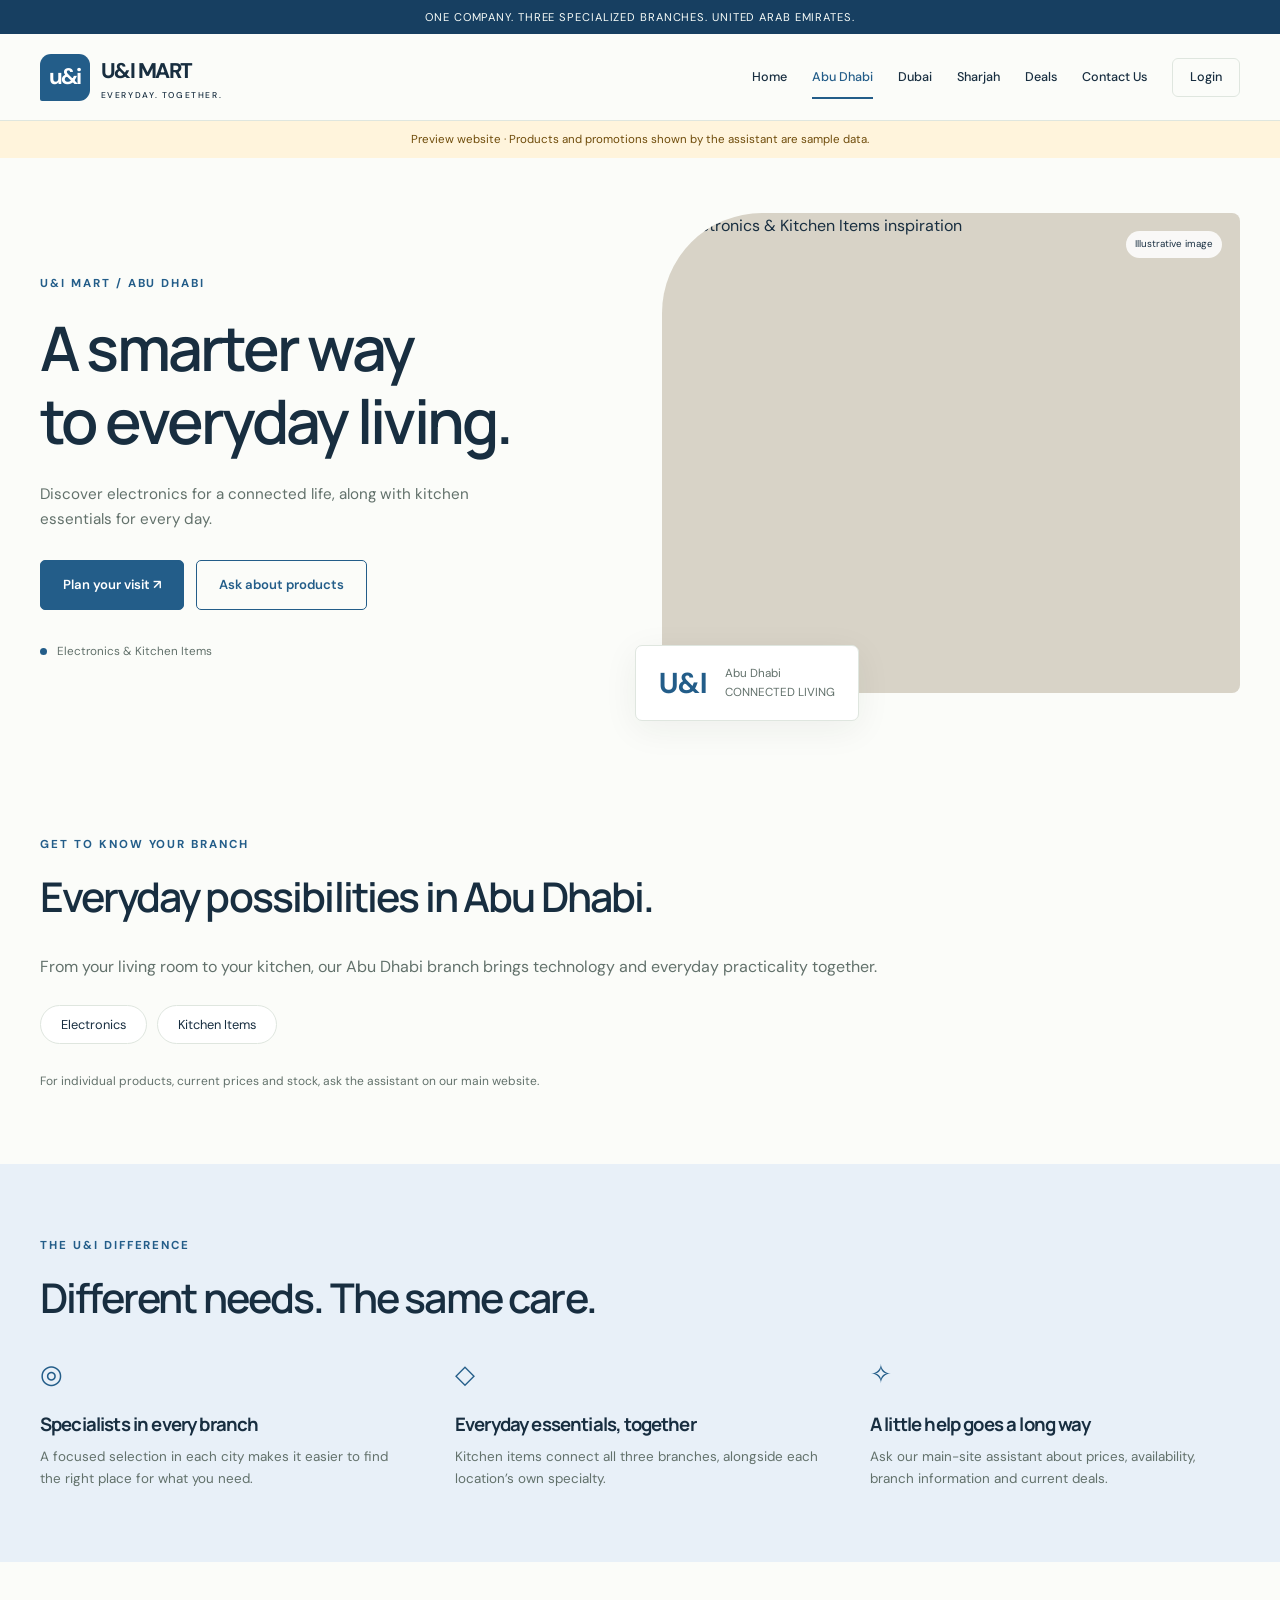
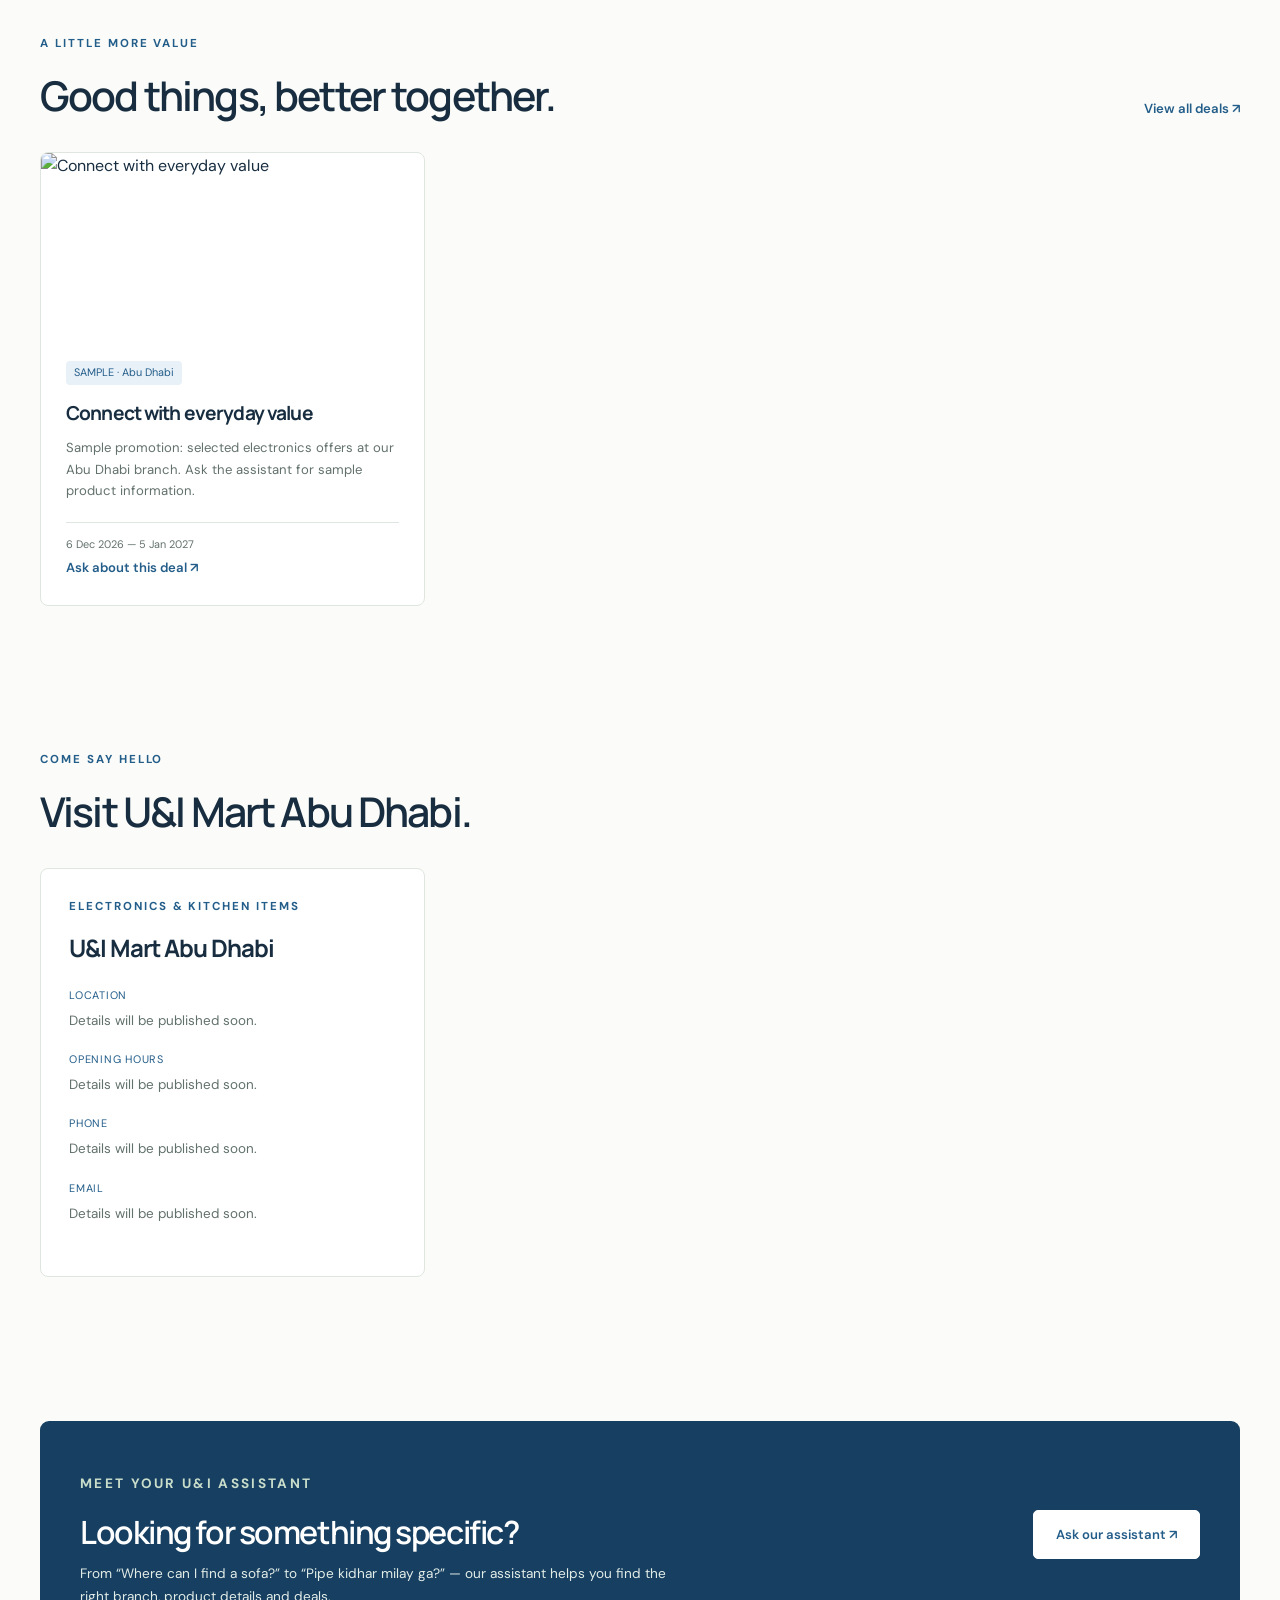
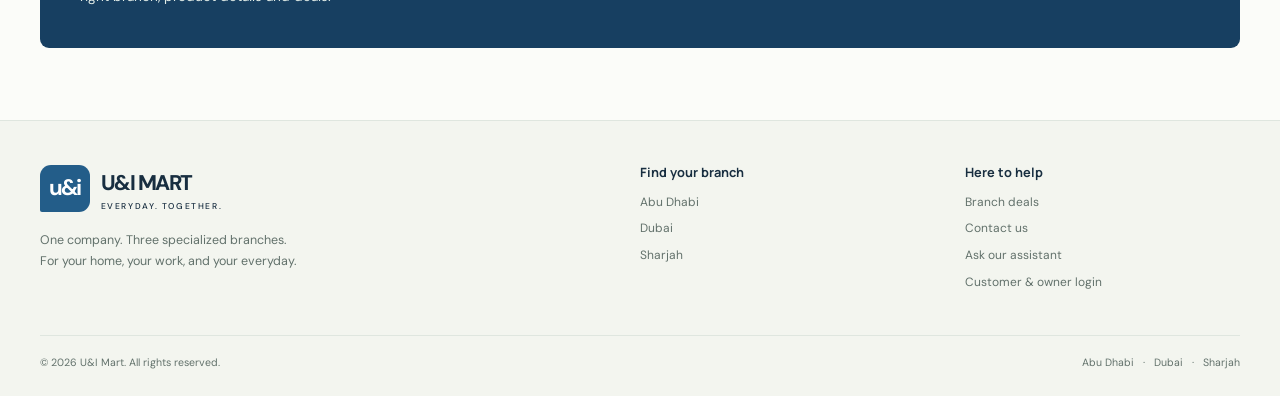
==== pages/abu-dhabi.html @ 8f5811d3 "Build U&I Mart company and branch websites with reusable assistant UI" ====
<!doctype html>
<html lang="en"><head><meta charset="utf-8"><meta name="viewport" content="width=device-width,initial-scale=1">
<title>Abu Dhabi | Electronics &amp; Kitchen | U&amp;I Mart</title><meta name="description" content="Discover U&amp;I Mart: electronics in Abu Dhabi, furniture in Dubai, and hardware in Sharjah. Kitchen items across all three branches.">
<meta name="theme-color" content="#236554"><link rel="stylesheet" href="../assets/css/main.css"></head>
<body data-page="abu-dhabi" data-theme="abu-dhabi"><a class="skip-link" href="#main">Skip to content</a>
<div class="topline">ONE COMPANY. THREE SPECIALIZED BRANCHES. UNITED ARAB EMIRATES.</div>
<header class="site-header" id="site-header"></header><div id="preview-notice" hidden class="preview-notice">Preview website · Products and promotions shown by the assistant are sample data.</div>
<main id="main"><p class="container status">Loading U&amp;I Mart…</p></main>
<noscript><p>This website requires JavaScript for navigation, branch information and the assistant.</p></noscript>
<footer class="site-footer" id="site-footer"></footer>
<script type="module" src="../assets/js/main.js"></script></body></html>
---- assets/css/main.css ----
@import url('https://fonts.googleapis.com/css2?family=DM+Sans:wght@400;500;600;700&family=Manrope:wght@400;500;600;700;800&display=swap');
:root{--accent:#236554;--accent-dark:#174a3d;--tint:#eaf1ed;--ink:#192d27;--muted:#62716b;--paper:#fbfcf9;--line:#dfe6df;--font-body:'DM Sans',sans-serif;--font-display:'Manrope',sans-serif}
*{box-sizing:border-box}html{scroll-behavior:smooth;scroll-padding-top:110px}body{margin:0;background:var(--paper);color:var(--ink);font-family:var(--font-body);line-height:1.65}body[data-theme="abu-dhabi"]{--accent:#235d89;--accent-dark:#173f61;--tint:#e8f0f8;--ink:#182e40}body[data-theme="dubai"]{--accent:#89553a;--accent-dark:#633b29;--tint:#f4ece4;--ink:#38291f}body[data-theme="sharjah"]{--accent:#996013;--accent-dark:#734709;--tint:#f4eee1;--ink:#343124}a{color:inherit;text-decoration:none}button,input,select{font:inherit}button,a,input,select{ -webkit-tap-highlight-color:transparent}button{cursor:pointer}button:disabled{cursor:wait;opacity:.6}a:focus-visible,button:focus-visible,input:focus-visible,select:focus-visible{outline:3px solid #bc713c;outline-offset:4px}img{display:block;width:100%;object-fit:cover}h1,h2,h3,h4,p{margin:0}h1,h2,h3,h4{font-family:var(--font-display);line-height:1.2;letter-spacing:-.045em}h1{font-size:clamp(2.6rem,4.8vw,4.65rem);font-weight:600}h2{font-size:clamp(2rem,3.2vw,2.85rem);font-weight:600}h3{font-size:1.5rem}p{color:var(--muted)}[hidden]{display:none!important}.container{width:min(1240px,calc(100% - 80px));margin:auto}.eyebrow{font-size:.72rem;text-transform:uppercase;letter-spacing:.17em;font-weight:700;color:var(--accent);margin-bottom:18px}.topline{background:var(--accent-dark);color:#f7fcf8;text-align:center;font-size:.7rem;letter-spacing:.08em;padding:8px 16px}.site-header{position:sticky;top:0;z-index:100;background:rgba(251,252,249,.97);border-bottom:1px solid var(--line)}.header-inner{height:86px;display:flex;align-items:center;justify-content:space-between;gap:25px}.logo{display:flex;align-items:center;gap:11px;flex-shrink:0}.logo-mark{background:var(--accent);color:white;border-radius:11px 11px 11px 2px;padding:5px 9px;font-size:1.4rem;font-weight:700;letter-spacing:-.08em}.logo-name{font-size:1.33rem;font-weight:800;letter-spacing:-.07em}.logo small{display:block;font-size:.53rem;letter-spacing:.19em;font-weight:500;line-height:1.3}.nav{display:flex;align-items:center;gap:25px;font-size:.79rem;font-weight:500}.nav a{padding:9px 0;white-space:nowrap}.nav a[aria-current=page]{color:var(--accent);box-shadow:0 2px var(--accent)}.nav .login-link{border:1px solid var(--line);padding:8px 17px;border-radius:6px}.mobile-toggle{display:none;border:1px solid var(--line);background:white;border-radius:6px;padding:8px 13px}.button{display:inline-flex;align-items:center;justify-content:center;gap:20px;border:1px solid var(--accent);border-radius:5px;background:var(--accent);color:white;padding:13px 22px;font-size:.82rem;font-weight:600;transition:background .2s,transform .2s}.button:hover{background:var(--accent-dark);transform:translateY(-2px)}.button.secondary{background:transparent;color:var(--accent)}.button.secondary:hover{background:var(--tint)}.button.light{background:white;color:var(--accent);border-color:white}.button-row{display:flex;gap:12px;flex-wrap:wrap;margin-top:28px}.hero{padding:55px 0 42px}.hero-grid{display:grid;grid-template-columns:1fr 1.03fr;gap:60px;align-items:center}.hero-copy{padding:20px 0}.hero h1 span{color:var(--accent)}.hero-copy>p:not(.eyebrow){font-size:.95rem;max-width:435px;margin-top:24px}.hero-note{display:flex;gap:10px;align-items:center;margin-top:32px;color:var(--muted);font-size:.73rem}.dot{display:inline-block;width:7px;height:7px;background:var(--accent);border-radius:50%}.hero-visual{position:relative;padding-bottom:28px}.hero-visual>img{height:480px;border-radius:100px 8px 8px 8px;background:#d8d3c7}.photo-caption{position:absolute;top:18px;right:18px;font-size:.61rem;padding:5px 9px;background:#ffffffd9;border-radius:20px}.visual-label{position:absolute;bottom:0;left:-27px;background:white;border:1px solid var(--line);box-shadow:0 8px 35px #182d2710;border-radius:7px;padding:18px 23px;display:flex;align-items:center;gap:18px}.visual-label strong{font-size:1.8rem;color:var(--accent);line-height:1}.visual-label span{font-size:.73rem;color:var(--muted)}.hero-index{position:absolute;bottom:48px;right:20px;display:flex;gap:7px}.hero-index button{border:1px solid white;color:white;background:#16332a99;border-radius:50%;height:34px;width:34px}.hero-index button[aria-pressed=true]{background:white;color:var(--accent)}.trust-strip{display:flex;align-items:center;justify-content:space-between;padding:25px 0;border-top:1px solid var(--line);border-bottom:1px solid var(--line);gap:20px;font-size:.74rem;color:var(--muted)}.trust-strip span{display:flex;align-items:center;gap:12px}.trust-strip b{font-size:1.1rem;color:var(--accent)}.section{padding:72px 0}.section-heading{display:flex;justify-content:space-between;align-items:flex-end;gap:25px;margin-bottom:32px}.section-heading p:not(.eyebrow){max-width:330px;font-size:.84rem}.text-link{font-size:.82rem;color:var(--accent);font-weight:600;white-space:nowrap}.branch-grid{display:grid;grid-template-columns:repeat(3,1fr);gap:23px}.branch-card{background:white;border:1px solid var(--line);border-radius:8px;overflow:hidden}.branch-photo{position:relative;overflow:hidden}.branch-photo img{height:230px;transition:transform .4s;background:var(--tint)}.branch-card:hover img{transform:scale(1.035)}.branch-chip{position:absolute;left:15px;top:15px;border-radius:4px;background:#fffc;padding:4px 10px;font-size:.66rem;font-weight:700;letter-spacing:.06em}.branch-body{padding:23px}.branch-body .category{font-size:.7rem;letter-spacing:.02em;color:var(--accent);margin:8px 0 14px}.branch-body p{font-size:.81rem;min-height:53px}.branch-bottom{border-top:1px solid var(--line);margin-top:22px;padding-top:17px;display:flex;justify-content:space-between;align-items:center;font-size:.77rem;font-weight:700}.branch-bottom span{font-size:1.15rem}.soft-section{background:var(--tint)}.feature-grid{display:grid;grid-template-columns:repeat(3,1fr);gap:45px}.feature-icon{font-size:1.6rem;color:var(--accent);margin-bottom:17px}.feature-grid h3{font-size:1.16rem;margin-bottom:10px}.feature-grid p{font-size:.84rem}.assistant-banner{background:var(--accent-dark);color:white;border-radius:9px;padding:40px;display:flex;justify-content:space-between;gap:35px;align-items:center}.assistant-banner h2{font-size:2rem}.assistant-banner p{color:#e2ede8;font-size:.85rem;margin-top:12px;max-width:600px}.assistant-banner .eyebrow{color:#c9ddcb}.deals-grid{display:grid;grid-template-columns:repeat(3,1fr);gap:22px}.deal-card{border:1px solid var(--line);border-radius:8px;background:white;overflow:hidden}.deal-card>img{height:180px}.deal-content{padding:25px}.deal-content .tag{display:inline-block;color:var(--accent);background:var(--tint);font-size:.68rem;padding:3px 8px;border-radius:4px;margin-bottom:17px}.deal-content h3{font-size:1.2rem;margin-bottom:12px}.deal-content p{font-size:.82rem}.deal-content .dates{font-size:.68rem;margin-top:20px;border-top:1px solid var(--line);padding-top:13px}.page-intro{padding:65px 0 40px}.page-intro h1{font-size:3.3rem}.page-intro p:not(.eyebrow){margin-top:18px;max-width:600px}.filters{display:flex;flex-wrap:wrap;gap:10px;margin-bottom:28px}.filter{border:1px solid var(--line);background:white;border-radius:30px;padding:8px 20px;font-size:.8rem}.filter[aria-pressed=true]{background:var(--accent);color:white;border-color:var(--accent)}.contact-grid{display:grid;grid-template-columns:repeat(3,1fr);gap:22px}.contact-card{padding:28px;border:1px solid var(--line);border-radius:8px;background:white}.contact-card h3{margin-bottom:24px}.contact-card dt{font-size:.68rem;letter-spacing:.07em;text-transform:uppercase;color:var(--accent);margin-top:19px}.contact-card dd{margin:5px 0;font-size:.84rem;color:var(--muted);overflow-wrap:anywhere}.contact-actions{display:flex;flex-wrap:wrap;gap:15px;margin-top:23px;font-size:.78rem;text-decoration:underline}.empty-state{padding:30px;background:var(--tint);border-radius:8px;color:var(--muted);grid-column:1/-1}.preview-notice{font-size:.72rem;background:#fff4dc;color:#6f4c0b;padding:9px 20px;text-align:center}.status{font-size:.84rem;margin:18px 0;white-space:pre-wrap}.status.error{color:#a12823}.login-layout{display:grid;grid-template-columns:1fr 1fr;gap:80px;align-items:start;padding:70px 0;min-height:600px}.login-story h1{font-size:3.7rem}.login-story p{margin:22px 0;max-width:400px}.login-card{background:white;border:1px solid var(--line);border-radius:12px;padding:38px}.login-card h2{font-size:1.65rem}.login-card>p{font-size:.84rem;margin:13px 0 25px}label{display:block;font-size:.82rem;margin:17px 0 6px}input,select{width:100%;border:1px solid #b7c4bb;border-radius:5px;background:white;padding:12px;color:var(--ink)}.login-card .button{width:100%;margin-top:20px}.small{font-size:.75rem}.site-footer{border-top:1px solid var(--line);padding:44px 0 25px;background:#f3f5ef}.footer-grid{display:grid;grid-template-columns:2fr 1fr 1fr;gap:50px}.footer-grid p{font-size:.78rem;max-width:300px;margin-top:18px}.footer-grid h3{font-size:.8rem;letter-spacing:0;margin-bottom:12px}.footer-grid a:not(.logo){display:block;font-size:.75rem;color:var(--muted);margin:7px 0}.footer-bottom{border-top:1px solid var(--line);margin-top:35px;padding-top:18px;display:flex;justify-content:space-between;font-size:.66rem;color:var(--muted)}.skip-link{position:fixed;top:-100px;left:20px;background:white;padding:12px;z-index:9999}.skip-link:focus{top:10px}.visually-hidden{position:absolute;width:1px;height:1px;overflow:hidden;clip:rect(0,0,0,0)}
@media(min-width:1500px){.hero{padding-top:75px}.hero-visual>img{height:520px}}
@media(max-width:1050px){.container{width:calc(100% - 48px)}.nav{gap:15px}.hero-grid{gap:30px}.hero-visual>img{height:420px}.visual-label{left:-10px}.branch-photo img{height:190px}.login-layout{gap:40px}}
@media(max-width:800px){.header-inner{height:73px}.mobile-toggle{display:block}.nav{display:none;position:absolute;top:73px;left:0;right:0;background:var(--paper);padding:20px 24px;border-bottom:1px solid var(--line);flex-direction:column;align-items:stretch;gap:5px}.nav.is-open{display:flex}.nav a{padding:10px}.hero-grid{grid-template-columns:1fr 1fr;gap:22px}.hero h1{font-size:2.6rem}.hero-visual>img{height:380px}.hero-copy>p:not(.eyebrow){font-size:.86rem}.hero-note{font-size:.67rem}.branch-grid,.deals-grid,.contact-grid{grid-template-columns:1fr}.branch-card{display:grid;grid-template-columns:1fr 1.2fr}.branch-photo img{height:100%;min-height:250px}.feature-grid{gap:25px}.section{padding:50px 0}.section-heading{align-items:start}.trust-strip{display:grid;grid-template-columns:1fr 1fr}.login-layout{grid-template-columns:1fr;gap:30px}.login-story h1{font-size:2.7rem}.login-story p{max-width:100%}.assistant-banner{padding:30px}.footer-grid{gap:25px}}
@media(max-width:580px){.container{width:calc(100% - 36px)}.topline{font-size:.58rem}.hero{padding:25px 0 30px}.hero-grid{grid-template-columns:1fr;gap:30px}.hero h1{font-size:3rem;max-width:400px}.hero-copy{padding:8px 0}.hero-visual>img{height:320px;border-top-left-radius:65px}.hero-note{margin-top:22px}.visual-label{left:12px;padding:13px 19px}.section-heading{flex-direction:column;gap:15px}.section-heading p:not(.eyebrow){max-width:100%}.branch-card{display:block}.branch-photo img{height:230px;min-height:0}.branch-body p{min-height:0}.feature-grid{grid-template-columns:1fr;gap:30px}.assistant-banner{flex-direction:column;align-items:start}.assistant-banner h2{font-size:1.7rem}.trust-strip{gap:14px;font-size:.67rem}.trust-strip span{gap:7px}.footer-grid{grid-template-columns:1fr 1fr}.footer-brand{grid-column:1/-1}.footer-bottom{flex-direction:column;gap:8px;padding-bottom:50px}.page-intro h1{font-size:2.7rem}.page-intro{padding:40px 0 25px}.login-card{padding:25px}.login-layout{padding:40px 0}.button{padding:12px 17px}.contact-card{padding:24px}}
@media(prefers-reduced-motion:reduce){html{scroll-behavior:auto}*,*::before,*::after{animation:none!important;transition:none!important}}
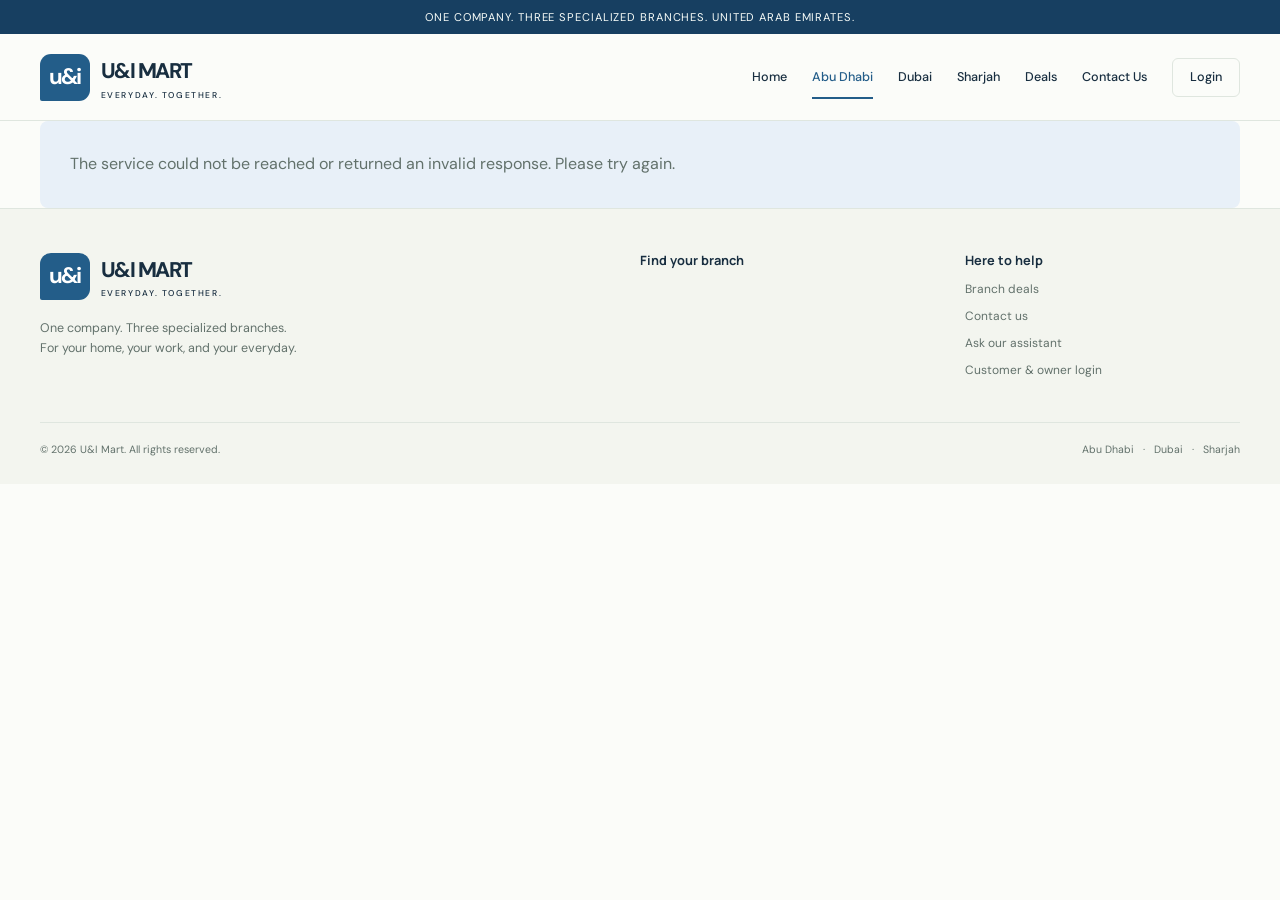
==== commit 38b5ca45: "Complete U&I Mart multi-branch website with live chatbot backend" ====
--- a/pages/abu-dhabi.html
+++ b/pages/abu-dhabi.html
@@ -1,7 +1,7 @@
 <!doctype html>
 <html lang="en"><head><meta charset="utf-8"><meta name="viewport" content="width=device-width,initial-scale=1">
 <title>Abu Dhabi | Electronics &amp; Kitchen | U&amp;I Mart</title><meta name="description" content="Discover U&amp;I Mart: electronics in Abu Dhabi, furniture in Dubai, and hardware in Sharjah. Kitchen items across all three branches.">
-<meta name="theme-color" content="#236554"><link rel="stylesheet" href="../assets/css/main.css"></head>
+<meta name="theme-color" content="#236554"><link rel="stylesheet" href="../assets/css/main.css"><link rel="icon" type="image/svg+xml" href="../assets/images/favicon.svg"></head>
 <body data-page="abu-dhabi" data-theme="abu-dhabi"><a class="skip-link" href="#main">Skip to content</a>
 <div class="topline">ONE COMPANY. THREE SPECIALIZED BRANCHES. UNITED ARAB EMIRATES.</div>
 <header class="site-header" id="site-header"></header><div id="preview-notice" hidden class="preview-notice">Preview website · Products and promotions shown by the assistant are sample data.</div>
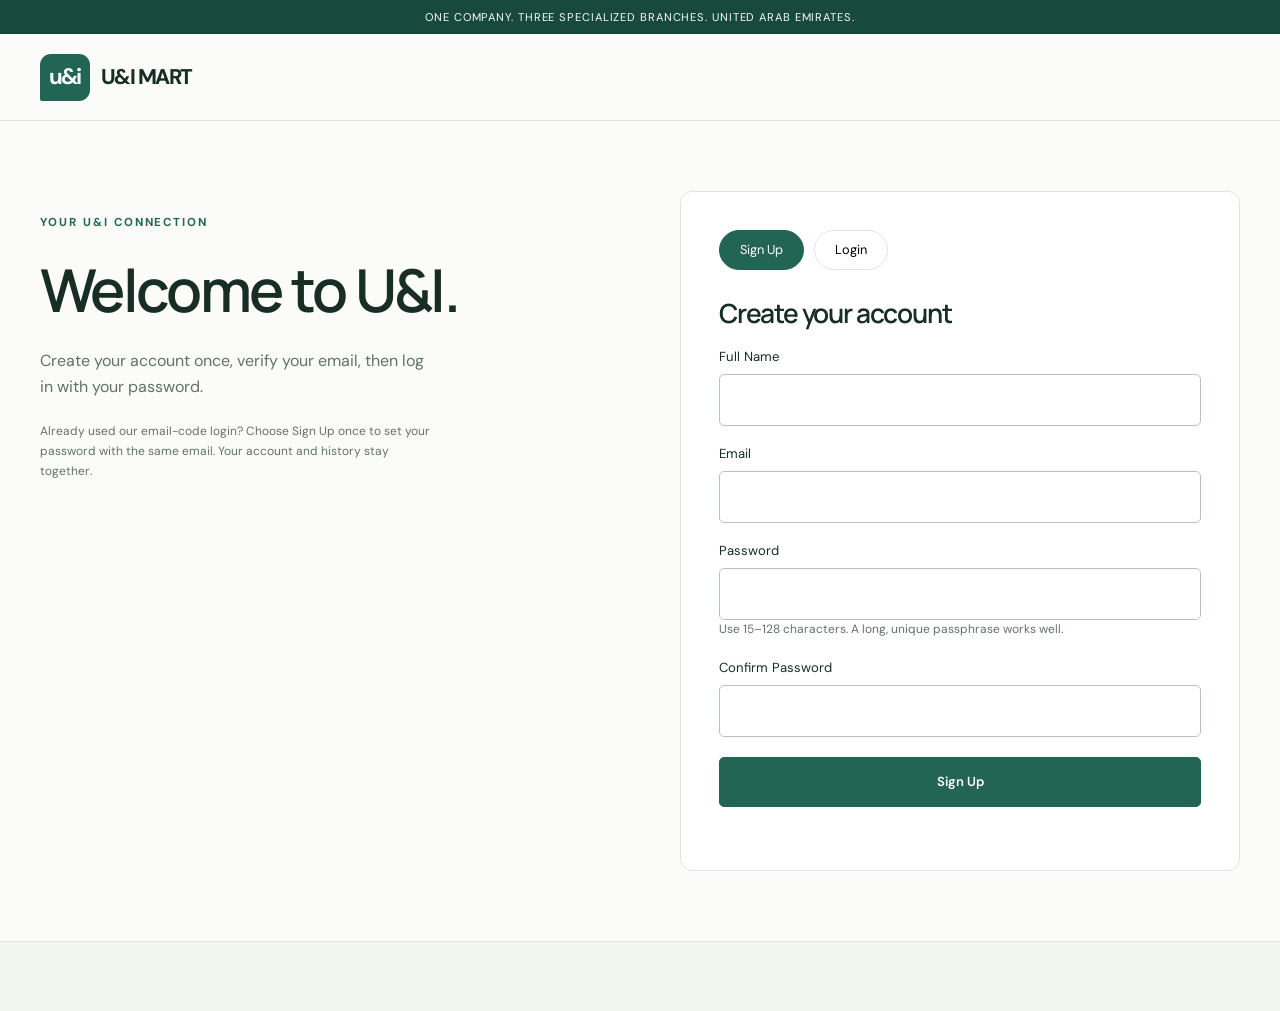
==== commit ab2969f1: "Add password authentication and final UX fixes" ====
--- a/pages/abu-dhabi.html
+++ b/pages/abu-dhabi.html
@@ -1,11 +1,11 @@
 <!doctype html>
-<html lang="en"><head><meta charset="utf-8"><meta name="viewport" content="width=device-width,initial-scale=1">
+<html lang="en" data-auth-pending><head><meta charset="utf-8"><meta name="viewport" content="width=device-width,initial-scale=1">
 <title>Abu Dhabi | Electronics &amp; Kitchen | U&amp;I Mart</title><meta name="description" content="Discover U&amp;I Mart: electronics in Abu Dhabi, furniture in Dubai, and hardware in Sharjah. Kitchen items across all three branches.">
 <meta name="theme-color" content="#236554"><link rel="stylesheet" href="../assets/css/main.css"><link rel="icon" type="image/svg+xml" href="../assets/images/favicon.svg"></head>
-<body data-page="abu-dhabi" data-theme="abu-dhabi"><a class="skip-link" href="#main">Skip to content</a>
+<body data-page="abu-dhabi" data-theme="abu-dhabi"><div id="access-status" class="container status" role="status">Checking your session…</div><a class="skip-link" href="#main">Skip to content</a>
 <div class="topline">ONE COMPANY. THREE SPECIALIZED BRANCHES. UNITED ARAB EMIRATES.</div>
 <header class="site-header" id="site-header"></header><div id="preview-notice" hidden class="preview-notice">Preview website · Products and promotions shown by the assistant are sample data.</div>
-<main id="main"><p class="container status">Loading U&amp;I Mart…</p></main>
+<main id="main"></main>
 <noscript><p>This website requires JavaScript for navigation, branch information and the assistant.</p></noscript>
 <footer class="site-footer" id="site-footer"></footer>
-<script type="module" src="../assets/js/main.js"></script></body></html>+<script type="module" src="../assets/js/boot.js"></script></body></html>
--- a/assets/css/main.css
+++ b/assets/css/main.css
@@ -1,8 +1,15 @@
 @import url('https://fonts.googleapis.com/css2?family=DM+Sans:wght@400;500;600;700&family=Manrope:wght@400;500;600;700;800&display=swap');
 :root{--accent:#236554;--accent-dark:#174a3d;--tint:#eaf1ed;--ink:#192d27;--muted:#62716b;--paper:#fbfcf9;--line:#dfe6df;--font-body:'DM Sans',sans-serif;--font-display:'Manrope',sans-serif}
-*{box-sizing:border-box}html{scroll-behavior:smooth;scroll-padding-top:110px}body{margin:0;background:var(--paper);color:var(--ink);font-family:var(--font-body);line-height:1.65}body[data-theme="abu-dhabi"]{--accent:#235d89;--accent-dark:#173f61;--tint:#e8f0f8;--ink:#182e40}body[data-theme="dubai"]{--accent:#89553a;--accent-dark:#633b29;--tint:#f4ece4;--ink:#38291f}body[data-theme="sharjah"]{--accent:#996013;--accent-dark:#734709;--tint:#f4eee1;--ink:#343124}a{color:inherit;text-decoration:none}button,input,select{font:inherit}button,a,input,select{ -webkit-tap-highlight-color:transparent}button{cursor:pointer}button:disabled{cursor:wait;opacity:.6}a:focus-visible,button:focus-visible,input:focus-visible,select:focus-visible{outline:3px solid #bc713c;outline-offset:4px}img{display:block;width:100%;object-fit:cover}h1,h2,h3,h4,p{margin:0}h1,h2,h3,h4{font-family:var(--font-display);line-height:1.2;letter-spacing:-.045em}h1{font-size:clamp(2.6rem,4.8vw,4.65rem);font-weight:600}h2{font-size:clamp(2rem,3.2vw,2.85rem);font-weight:600}h3{font-size:1.5rem}p{color:var(--muted)}[hidden]{display:none!important}.container{width:min(1240px,calc(100% - 80px));margin:auto}.eyebrow{font-size:.72rem;text-transform:uppercase;letter-spacing:.17em;font-weight:700;color:var(--accent);margin-bottom:18px}.topline{background:var(--accent-dark);color:#f7fcf8;text-align:center;font-size:.7rem;letter-spacing:.08em;padding:8px 16px}.site-header{position:sticky;top:0;z-index:100;background:rgba(251,252,249,.97);border-bottom:1px solid var(--line)}.header-inner{height:86px;display:flex;align-items:center;justify-content:space-between;gap:25px}.logo{display:flex;align-items:center;gap:11px;flex-shrink:0}.logo-mark{background:var(--accent);color:white;border-radius:11px 11px 11px 2px;padding:5px 9px;font-size:1.4rem;font-weight:700;letter-spacing:-.08em}.logo-name{font-size:1.33rem;font-weight:800;letter-spacing:-.07em}.logo small{display:block;font-size:.53rem;letter-spacing:.19em;font-weight:500;line-height:1.3}.nav{display:flex;align-items:center;gap:25px;font-size:.79rem;font-weight:500}.nav a{padding:9px 0;white-space:nowrap}.nav a[aria-current=page]{color:var(--accent);box-shadow:0 2px var(--accent)}.nav .login-link{border:1px solid var(--line);padding:8px 17px;border-radius:6px}.mobile-toggle{display:none;border:1px solid var(--line);background:white;border-radius:6px;padding:8px 13px}.button{display:inline-flex;align-items:center;justify-content:center;gap:20px;border:1px solid var(--accent);border-radius:5px;background:var(--accent);color:white;padding:13px 22px;font-size:.82rem;font-weight:600;transition:background .2s,transform .2s}.button:hover{background:var(--accent-dark);transform:translateY(-2px)}.button.secondary{background:transparent;color:var(--accent)}.button.secondary:hover{background:var(--tint)}.button.light{background:white;color:var(--accent);border-color:white}.button-row{display:flex;gap:12px;flex-wrap:wrap;margin-top:28px}.hero{padding:55px 0 42px}.hero-grid{display:grid;grid-template-columns:1fr 1.03fr;gap:60px;align-items:center}.hero-copy{padding:20px 0}.hero h1 span{color:var(--accent)}.hero-copy>p:not(.eyebrow){font-size:.95rem;max-width:435px;margin-top:24px}.hero-note{display:flex;gap:10px;align-items:center;margin-top:32px;color:var(--muted);font-size:.73rem}.dot{display:inline-block;width:7px;height:7px;background:var(--accent);border-radius:50%}.hero-visual{position:relative;padding-bottom:28px}.hero-visual>img{height:480px;border-radius:100px 8px 8px 8px;background:#d8d3c7}.photo-caption{position:absolute;top:18px;right:18px;font-size:.61rem;padding:5px 9px;background:#ffffffd9;border-radius:20px}.visual-label{position:absolute;bottom:0;left:-27px;background:white;border:1px solid var(--line);box-shadow:0 8px 35px #182d2710;border-radius:7px;padding:18px 23px;display:flex;align-items:center;gap:18px}.visual-label strong{font-size:1.8rem;color:var(--accent);line-height:1}.visual-label span{font-size:.73rem;color:var(--muted)}.hero-index{position:absolute;bottom:48px;right:20px;display:flex;gap:7px}.hero-index button{border:1px solid white;color:white;background:#16332a99;border-radius:50%;height:34px;width:34px}.hero-index button[aria-pressed=true]{background:white;color:var(--accent)}.trust-strip{display:flex;align-items:center;justify-content:space-between;padding:25px 0;border-top:1px solid var(--line);border-bottom:1px solid var(--line);gap:20px;font-size:.74rem;color:var(--muted)}.trust-strip span{display:flex;align-items:center;gap:12px}.trust-strip b{font-size:1.1rem;color:var(--accent)}.section{padding:72px 0}.section-heading{display:flex;justify-content:space-between;align-items:flex-end;gap:25px;margin-bottom:32px}.section-heading p:not(.eyebrow){max-width:330px;font-size:.84rem}.text-link{font-size:.82rem;color:var(--accent);font-weight:600;white-space:nowrap}.branch-grid{display:grid;grid-template-columns:repeat(3,1fr);gap:23px}.branch-card{background:white;border:1px solid var(--line);border-radius:8px;overflow:hidden}.branch-photo{position:relative;overflow:hidden}.branch-photo img{height:230px;transition:transform .4s;background:var(--tint)}.branch-card:hover img{transform:scale(1.035)}.branch-chip{position:absolute;left:15px;top:15px;border-radius:4px;background:#fffc;padding:4px 10px;font-size:.66rem;font-weight:700;letter-spacing:.06em}.branch-body{padding:23px}.branch-body .category{font-size:.7rem;letter-spacing:.02em;color:var(--accent);margin:8px 0 14px}.branch-body p{font-size:.81rem;min-height:53px}.branch-bottom{border-top:1px solid var(--line);margin-top:22px;padding-top:17px;display:flex;justify-content:space-between;align-items:center;font-size:.77rem;font-weight:700}.branch-bottom span{font-size:1.15rem}.soft-section{background:var(--tint)}.feature-grid{display:grid;grid-template-columns:repeat(3,1fr);gap:45px}.feature-icon{font-size:1.6rem;color:var(--accent);margin-bottom:17px}.feature-grid h3{font-size:1.16rem;margin-bottom:10px}.feature-grid p{font-size:.84rem}.assistant-banner{background:var(--accent-dark);color:white;border-radius:9px;padding:40px;display:flex;justify-content:space-between;gap:35px;align-items:center}.assistant-banner h2{font-size:2rem}.assistant-banner p{color:#e2ede8;font-size:.85rem;margin-top:12px;max-width:600px}.assistant-banner .eyebrow{color:#c9ddcb}.deals-grid{display:grid;grid-template-columns:repeat(3,1fr);gap:22px}.deal-card{border:1px solid var(--line);border-radius:8px;background:white;overflow:hidden}.deal-card>img{height:180px}.deal-content{padding:25px}.deal-content .tag{display:inline-block;color:var(--accent);background:var(--tint);font-size:.68rem;padding:3px 8px;border-radius:4px;margin-bottom:17px}.deal-content h3{font-size:1.2rem;margin-bottom:12px}.deal-content p{font-size:.82rem}.deal-content .dates{font-size:.68rem;margin-top:20px;border-top:1px solid var(--line);padding-top:13px}.page-intro{padding:65px 0 40px}.page-intro h1{font-size:3.3rem}.page-intro p:not(.eyebrow){margin-top:18px;max-width:600px}.filters{display:flex;flex-wrap:wrap;gap:10px;margin-bottom:28px}.filter{border:1px solid var(--line);background:white;border-radius:30px;padding:8px 20px;font-size:.8rem}.filter[aria-pressed=true]{background:var(--accent);color:white;border-color:var(--accent)}.contact-grid{display:grid;grid-template-columns:repeat(3,1fr);gap:22px}.contact-card{padding:28px;border:1px solid var(--line);border-radius:8px;background:white}.contact-card h3{margin-bottom:24px}.contact-card dt{font-size:.68rem;letter-spacing:.07em;text-transform:uppercase;color:var(--accent);margin-top:19px}.contact-card dd{margin:5px 0;font-size:.84rem;color:var(--muted);overflow-wrap:anywhere}.contact-actions{display:flex;flex-wrap:wrap;gap:15px;margin-top:23px;font-size:.78rem;text-decoration:underline}.empty-state{padding:30px;background:var(--tint);border-radius:8px;color:var(--muted);grid-column:1/-1}.preview-notice{font-size:.72rem;background:#fff4dc;color:#6f4c0b;padding:9px 20px;text-align:center}.status{font-size:.84rem;margin:18px 0;white-space:pre-wrap}.status.error{color:#a12823}.login-layout{display:grid;grid-template-columns:1fr 1fr;gap:80px;align-items:start;padding:70px 0;min-height:600px}.login-story h1{font-size:3.7rem}.login-story p{margin:22px 0;max-width:400px}.login-card{background:white;border:1px solid var(--line);border-radius:12px;padding:38px}.login-card h2{font-size:1.65rem}.login-card>p{font-size:.84rem;margin:13px 0 25px}label{display:block;font-size:.82rem;margin:17px 0 6px}input,select{width:100%;border:1px solid #b7c4bb;border-radius:5px;background:white;padding:12px;color:var(--ink)}.login-card .button{width:100%;margin-top:20px}.small{font-size:.75rem}.site-footer{border-top:1px solid var(--line);padding:44px 0 25px;background:#f3f5ef}.footer-grid{display:grid;grid-template-columns:2fr 1fr 1fr;gap:50px}.footer-grid p{font-size:.78rem;max-width:300px;margin-top:18px}.footer-grid h3{font-size:.8rem;letter-spacing:0;margin-bottom:12px}.footer-grid a:not(.logo){display:block;font-size:.75rem;color:var(--muted);margin:7px 0}.footer-bottom{border-top:1px solid var(--line);margin-top:35px;padding-top:18px;display:flex;justify-content:space-between;font-size:.66rem;color:var(--muted)}.skip-link{position:fixed;top:-100px;left:20px;background:white;padding:12px;z-index:9999}.skip-link:focus{top:10px}.visually-hidden{position:absolute;width:1px;height:1px;overflow:hidden;clip:rect(0,0,0,0)}
+*{box-sizing:border-box}html{scroll-behavior:smooth;scroll-padding-top:110px}body{margin:0;background:var(--paper);color:var(--ink);font-family:var(--font-body);line-height:1.65}body[data-theme="abu-dhabi"]{--accent:#235d89;--accent-dark:#173f61;--tint:#e8f0f8;--ink:#182e40}body[data-theme="dubai"]{--accent:#89553a;--accent-dark:#633b29;--tint:#f4ece4;--ink:#38291f}body[data-theme="sharjah"]{--accent:#996013;--accent-dark:#734709;--tint:#f4eee1;--ink:#343124}a{color:inherit;text-decoration:none}button,input,select{font:inherit}button,a,input,select{ -webkit-tap-highlight-color:transparent}button{cursor:pointer}button:disabled{cursor:wait;opacity:.6}a:focus-visible,button:focus-visible,input:focus-visible,select:focus-visible{outline:3px solid #bc713c;outline-offset:4px}img{display:block;width:100%;object-fit:cover}h1,h2,h3,h4,p{margin:0}h1,h2,h3,h4{font-family:var(--font-display);line-height:1.2;letter-spacing:-.045em}h1{font-size:clamp(2.6rem,4.8vw,4.65rem);font-weight:600}h2{font-size:clamp(2rem,3.2vw,2.85rem);font-weight:600}h3{font-size:1.5rem}p{color:var(--muted)}[hidden]{display:none!important}.container{width:min(1240px,calc(100% - 80px));margin:auto}.eyebrow{font-size:.72rem;text-transform:uppercase;letter-spacing:.17em;font-weight:700;color:var(--accent);margin-bottom:18px}.topline{background:var(--accent-dark);color:#f7fcf8;text-align:center;font-size:.7rem;letter-spacing:.08em;padding:8px 16px}.site-header{position:sticky;top:0;z-index:100;background:rgba(251,252,249,.97);border-bottom:1px solid var(--line)}.header-inner{height:86px;display:flex;align-items:center;justify-content:space-between;gap:25px}.logo{display:flex;align-items:center;gap:11px;flex-shrink:0}.logo-mark{background:var(--accent);color:white;border-radius:11px 11px 11px 2px;padding:5px 9px;font-size:1.4rem;font-weight:700;letter-spacing:-.08em}.logo-name{font-size:1.33rem;font-weight:800;letter-spacing:-.07em}.logo small{display:block;font-size:.53rem;letter-spacing:.19em;font-weight:500;line-height:1.3}.nav{display:flex;align-items:center;gap:25px;font-size:.79rem;font-weight:500}.nav a{padding:9px 0;white-space:nowrap}.nav a[aria-current=page]{color:var(--accent);box-shadow:0 2px var(--accent)}.mobile-toggle{display:none;border:1px solid var(--line);background:white;border-radius:6px;padding:8px 13px}.button{display:inline-flex;align-items:center;justify-content:center;gap:20px;border:1px solid var(--accent);border-radius:5px;background:var(--accent);color:white;padding:13px 22px;font-size:.82rem;font-weight:600;transition:background .2s,transform .2s}.button:hover{background:var(--accent-dark);transform:translateY(-2px)}.button.secondary{background:transparent;color:var(--accent)}.button.secondary:hover{background:var(--tint)}.button.light{background:white;color:var(--accent);border-color:white}.button-row{display:flex;gap:12px;flex-wrap:wrap;margin-top:28px}.hero{padding:55px 0 42px}.hero-grid{display:grid;grid-template-columns:1fr 1.03fr;gap:60px;align-items:center}.hero-copy{padding:20px 0}.hero h1 span{color:var(--accent)}.hero-copy>p:not(.eyebrow){font-size:.95rem;max-width:435px;margin-top:24px}.hero-note{display:flex;gap:10px;align-items:center;margin-top:32px;color:var(--muted);font-size:.73rem}.dot{display:inline-block;width:7px;height:7px;background:var(--accent);border-radius:50%}.hero-visual{position:relative;padding-bottom:28px}.hero-visual>img{height:480px;border-radius:100px 8px 8px 8px;background:#d8d3c7}.photo-caption{position:absolute;top:18px;right:18px;font-size:.61rem;padding:5px 9px;background:#ffffffd9;border-radius:20px}.visual-label{position:absolute;bottom:0;left:-27px;background:white;border:1px solid var(--line);box-shadow:0 8px 35px #182d2710;border-radius:7px;padding:18px 23px;display:flex;align-items:center;gap:18px}.visual-label strong{font-size:1.8rem;color:var(--accent);line-height:1}.visual-label span{font-size:.73rem;color:var(--muted)}.hero-index{position:absolute;bottom:48px;right:20px;display:flex;gap:7px}.hero-index button{border:1px solid white;color:white;background:#16332a99;border-radius:50%;height:34px;width:34px}.hero-index button[aria-pressed=true]{background:white;color:var(--accent)}.trust-strip{display:flex;align-items:center;justify-content:space-between;padding:25px 0;border-top:1px solid var(--line);border-bottom:1px solid var(--line);gap:20px;font-size:.74rem;color:var(--muted)}.trust-strip span{display:flex;align-items:center;gap:12px}.trust-strip b{font-size:1.1rem;color:var(--accent)}.section{padding:72px 0}.section-heading{display:flex;justify-content:space-between;align-items:flex-end;gap:25px;margin-bottom:32px}.section-heading p:not(.eyebrow){max-width:330px;font-size:.84rem}.text-link{font-size:.82rem;color:var(--accent);font-weight:600;white-space:nowrap}.branch-grid{display:grid;grid-template-columns:repeat(3,1fr);gap:23px}.branch-card{background:white;border:1px solid var(--line);border-radius:8px;overflow:hidden}.branch-photo{position:relative;overflow:hidden}.branch-photo img{height:230px;transition:transform .4s;background:var(--tint)}.branch-card:hover img{transform:scale(1.035)}.branch-chip{position:absolute;left:15px;top:15px;border-radius:4px;background:#fffc;padding:4px 10px;font-size:.66rem;font-weight:700;letter-spacing:.06em}.branch-body{padding:23px}.branch-body .category{font-size:.7rem;letter-spacing:.02em;color:var(--accent);margin:8px 0 14px}.branch-body p{font-size:.81rem;min-height:53px}.branch-bottom{border-top:1px solid var(--line);margin-top:22px;padding-top:17px;display:flex;justify-content:space-between;align-items:center;font-size:.77rem;font-weight:700}.branch-bottom span{font-size:1.15rem}.soft-section{background:var(--tint)}.feature-grid{display:grid;grid-template-columns:repeat(3,1fr);gap:45px}.feature-icon{font-size:1.6rem;color:var(--accent);margin-bottom:17px}.feature-grid h3{font-size:1.16rem;margin-bottom:10px}.feature-grid p{font-size:.84rem}.assistant-banner{background:var(--accent-dark);color:white;border-radius:9px;padding:40px;display:flex;justify-content:space-between;gap:35px;align-items:center}.assistant-banner h2{font-size:2rem}.assistant-banner p{color:#e2ede8;font-size:.85rem;margin-top:12px;max-width:600px}.assistant-banner .eyebrow{color:#c9ddcb}.deals-grid{display:grid;grid-template-columns:repeat(3,1fr);gap:22px}.deal-card{border:1px solid var(--line);border-radius:8px;background:white;overflow:hidden}.deal-card>img{height:180px}.deal-content{padding:25px}.deal-content .tag{display:inline-block;color:var(--accent);background:var(--tint);font-size:.68rem;padding:3px 8px;border-radius:4px;margin-bottom:17px}.deal-content h3{font-size:1.2rem;margin-bottom:12px}.deal-content p{font-size:.82rem}.deal-content .dates{font-size:.68rem;margin-top:20px;border-top:1px solid var(--line);padding-top:13px}.page-intro{padding:65px 0 40px}.page-intro h1{font-size:3.3rem}.page-intro p:not(.eyebrow){margin-top:18px;max-width:600px}.filters{display:flex;flex-wrap:wrap;gap:10px;margin-bottom:28px}.filter{border:1px solid var(--line);background:white;border-radius:30px;padding:8px 20px;font-size:.8rem}.filter[aria-pressed=true]{background:var(--accent);color:white;border-color:var(--accent)}.contact-grid{display:grid;grid-template-columns:repeat(3,1fr);gap:22px}.contact-card{padding:28px;border:1px solid var(--line);border-radius:8px;background:white}.contact-card h3{margin-bottom:24px}.contact-card dt{font-size:.68rem;letter-spacing:.07em;text-transform:uppercase;color:var(--accent);margin-top:19px}.contact-card dd{margin:5px 0;font-size:.84rem;color:var(--muted);overflow-wrap:anywhere}.contact-actions{display:flex;flex-wrap:wrap;gap:15px;margin-top:23px;font-size:.78rem;text-decoration:underline}.empty-state{padding:30px;background:var(--tint);border-radius:8px;color:var(--muted);grid-column:1/-1}.preview-notice{font-size:.72rem;background:#fff4dc;color:#6f4c0b;padding:9px 20px;text-align:center}.status{font-size:.84rem;margin:18px 0;white-space:pre-wrap}.status.error{color:#a12823}.login-layout{display:grid;grid-template-columns:1fr 1fr;gap:80px;align-items:start;padding:70px 0;min-height:600px}.login-story h1{font-size:3.7rem}.login-story p{margin:22px 0;max-width:400px}.login-card{background:white;border:1px solid var(--line);border-radius:12px;padding:38px}.login-card h2{font-size:1.65rem}.login-card>p{font-size:.84rem;margin:13px 0 25px}label{display:block;font-size:.82rem;margin:17px 0 6px}input,select{width:100%;border:1px solid #b7c4bb;border-radius:5px;background:white;padding:12px;color:var(--ink)}.login-card .button{width:100%;margin-top:20px}.small{font-size:.75rem}.site-footer{border-top:1px solid var(--line);padding:44px 0 25px;background:#f3f5ef}.footer-grid{display:grid;grid-template-columns:2fr 1fr 1fr;gap:50px}.footer-grid p{font-size:.78rem;max-width:300px;margin-top:18px}.footer-grid h3{font-size:.8rem;letter-spacing:0;margin-bottom:12px}.footer-grid a:not(.logo){display:block;font-size:.75rem;color:var(--muted);margin:7px 0}.footer-bottom{border-top:1px solid var(--line);margin-top:35px;padding-top:18px;display:flex;justify-content:space-between;font-size:.66rem;color:var(--muted)}.skip-link{position:fixed;top:-100px;left:20px;background:white;padding:12px;z-index:9999}.skip-link:focus{top:10px}.visually-hidden{position:absolute;width:1px;height:1px;overflow:hidden;clip:rect(0,0,0,0)}
 @media(min-width:1500px){.hero{padding-top:75px}.hero-visual>img{height:520px}}
 @media(max-width:1050px){.container{width:calc(100% - 48px)}.nav{gap:15px}.hero-grid{gap:30px}.hero-visual>img{height:420px}.visual-label{left:-10px}.branch-photo img{height:190px}.login-layout{gap:40px}}
 @media(max-width:800px){.header-inner{height:73px}.mobile-toggle{display:block}.nav{display:none;position:absolute;top:73px;left:0;right:0;background:var(--paper);padding:20px 24px;border-bottom:1px solid var(--line);flex-direction:column;align-items:stretch;gap:5px}.nav.is-open{display:flex}.nav a{padding:10px}.hero-grid{grid-template-columns:1fr 1fr;gap:22px}.hero h1{font-size:2.6rem}.hero-visual>img{height:380px}.hero-copy>p:not(.eyebrow){font-size:.86rem}.hero-note{font-size:.67rem}.branch-grid,.deals-grid,.contact-grid{grid-template-columns:1fr}.branch-card{display:grid;grid-template-columns:1fr 1.2fr}.branch-photo img{height:100%;min-height:250px}.feature-grid{gap:25px}.section{padding:50px 0}.section-heading{align-items:start}.trust-strip{display:grid;grid-template-columns:1fr 1fr}.login-layout{grid-template-columns:1fr;gap:30px}.login-story h1{font-size:2.7rem}.login-story p{max-width:100%}.assistant-banner{padding:30px}.footer-grid{gap:25px}}
 @media(max-width:580px){.container{width:calc(100% - 36px)}.topline{font-size:.58rem}.hero{padding:25px 0 30px}.hero-grid{grid-template-columns:1fr;gap:30px}.hero h1{font-size:3rem;max-width:400px}.hero-copy{padding:8px 0}.hero-visual>img{height:320px;border-top-left-radius:65px}.hero-note{margin-top:22px}.visual-label{left:12px;padding:13px 19px}.section-heading{flex-direction:column;gap:15px}.section-heading p:not(.eyebrow){max-width:100%}.branch-card{display:block}.branch-photo img{height:230px;min-height:0}.branch-body p{min-height:0}.feature-grid{grid-template-columns:1fr;gap:30px}.assistant-banner{flex-direction:column;align-items:start}.assistant-banner h2{font-size:1.7rem}.trust-strip{gap:14px;font-size:.67rem}.trust-strip span{gap:7px}.footer-grid{grid-template-columns:1fr 1fr}.footer-brand{grid-column:1/-1}.footer-bottom{flex-direction:column;gap:8px;padding-bottom:50px}.page-intro h1{font-size:2.7rem}.page-intro{padding:40px 0 25px}.login-card{padding:25px}.login-layout{padding:40px 0}.button{padding:12px 17px}.contact-card{padding:24px}}
 @media(prefers-reduced-motion:reduce){html{scroll-behavior:auto}*,*::before,*::after{animation:none!important;transition:none!important}}
+[data-auth-pending] body>:not(#access-status){display:none!important}
+#access-status{display:none;padding-top:3rem}
+[data-auth-pending] #access-status{display:block}
+.account-menu{position:relative;max-width:240px}.account-menu summary{cursor:pointer;overflow-wrap:anywhere;padding:10px;list-style:none}.account-panel{position:absolute;right:0;top:100%;z-index:100;background:var(--paper);border:1px solid var(--line);border-radius:8px;padding:18px;min-width:240px;max-width:calc(100vw - 48px);display:grid;gap:10px;overflow-wrap:anywhere;box-shadow:0 8px 24px #0002}.account-panel span{font-size:.8rem}.account-panel .button{width:100%}.contact-form-card{max-width:720px}textarea{width:100%;font:inherit;padding:12px;border:1px solid var(--line);border-radius:6px;resize:vertical}#contact-identity{overflow-wrap:anywhere}#auth-status.error{color:#9b2525}
+@media(max-width:800px){.account-menu{max-width:100%}.account-panel{position:static;min-width:0;width:100%}}
+
+@media(max-width:800px){.nav.is-open{max-height:calc(100dvh - 110px);overflow-y:auto}}
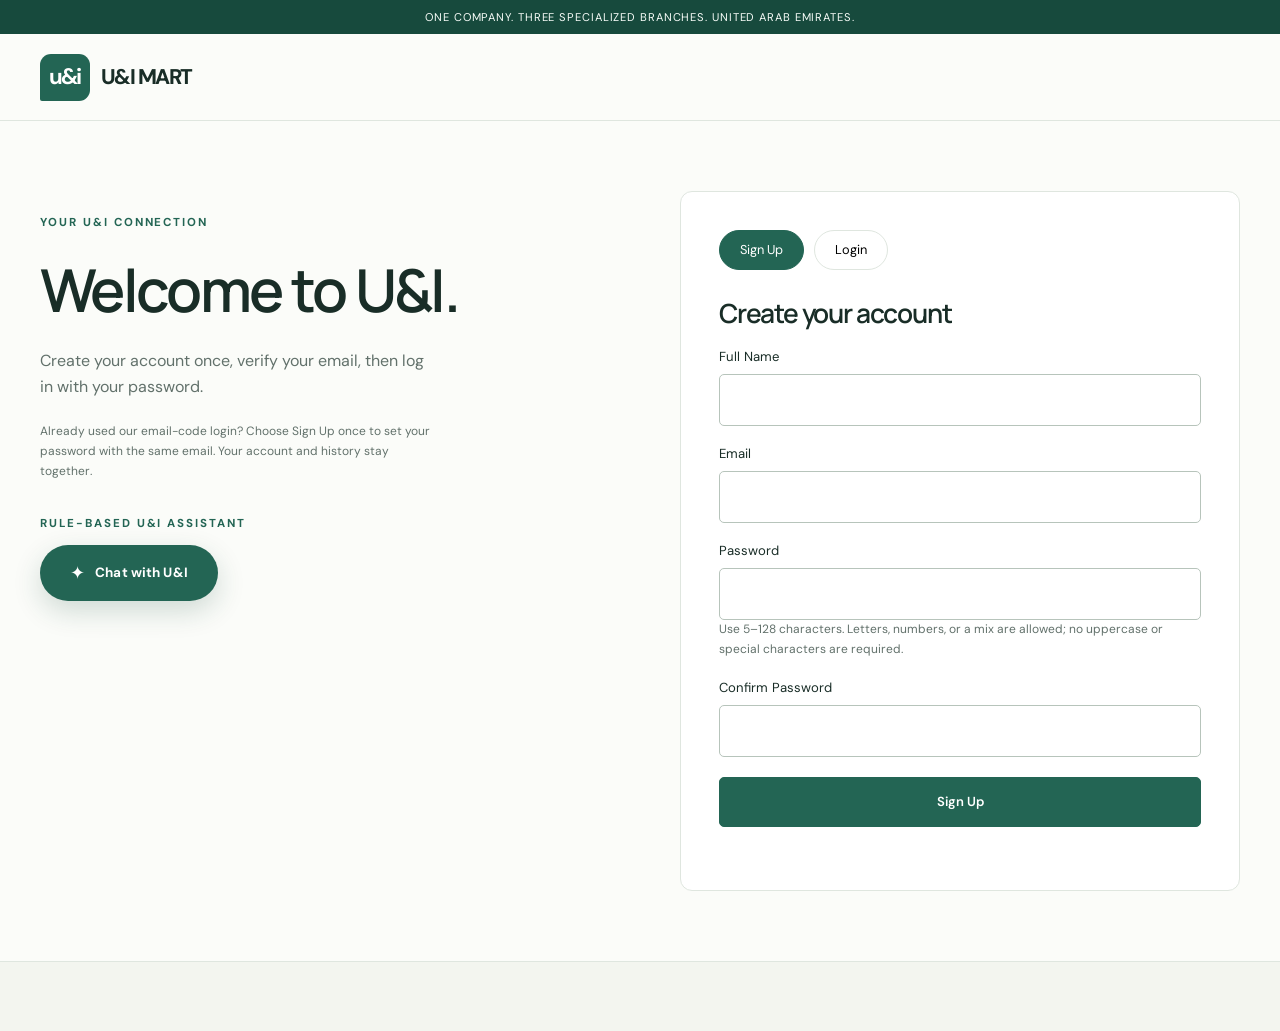
==== commit 30e89988: "New add" ====
--- a/pages/abu-dhabi.html
+++ b/pages/abu-dhabi.html
@@ -1,11 +1,11 @@
 <!doctype html>
-<html lang="en" data-auth-pending><head><meta charset="utf-8"><meta name="viewport" content="width=device-width,initial-scale=1">
+<html lang="en"><head><meta charset="utf-8"><meta name="viewport" content="width=device-width,initial-scale=1">
 <title>Abu Dhabi | Electronics &amp; Kitchen | U&amp;I Mart</title><meta name="description" content="Discover U&amp;I Mart: electronics in Abu Dhabi, furniture in Dubai, and hardware in Sharjah. Kitchen items across all three branches.">
 <meta name="theme-color" content="#236554"><link rel="stylesheet" href="../assets/css/main.css"><link rel="icon" type="image/svg+xml" href="../assets/images/favicon.svg"></head>
-<body data-page="abu-dhabi" data-theme="abu-dhabi"><div id="access-status" class="container status" role="status">Checking your session…</div><a class="skip-link" href="#main">Skip to content</a>
+<body data-page="abu-dhabi" data-theme="abu-dhabi"><a class="skip-link" href="#main">Skip to content</a>
 <div class="topline">ONE COMPANY. THREE SPECIALIZED BRANCHES. UNITED ARAB EMIRATES.</div>
 <header class="site-header" id="site-header"></header><div id="preview-notice" hidden class="preview-notice">Preview website · Products and promotions shown by the assistant are sample data.</div>
 <main id="main"></main>
 <noscript><p>This website requires JavaScript for navigation, branch information and the assistant.</p></noscript>
 <footer class="site-footer" id="site-footer"></footer>
-<script type="module" src="../assets/js/boot.js"></script></body></html>+<script type="module" src="../assets/js/boot.js"></script></body></html>
--- a/assets/css/main.css
+++ b/assets/css/main.css
@@ -6,10 +6,11 @@
 @media(max-width:800px){.header-inner{height:73px}.mobile-toggle{display:block}.nav{display:none;position:absolute;top:73px;left:0;right:0;background:var(--paper);padding:20px 24px;border-bottom:1px solid var(--line);flex-direction:column;align-items:stretch;gap:5px}.nav.is-open{display:flex}.nav a{padding:10px}.hero-grid{grid-template-columns:1fr 1fr;gap:22px}.hero h1{font-size:2.6rem}.hero-visual>img{height:380px}.hero-copy>p:not(.eyebrow){font-size:.86rem}.hero-note{font-size:.67rem}.branch-grid,.deals-grid,.contact-grid{grid-template-columns:1fr}.branch-card{display:grid;grid-template-columns:1fr 1.2fr}.branch-photo img{height:100%;min-height:250px}.feature-grid{gap:25px}.section{padding:50px 0}.section-heading{align-items:start}.trust-strip{display:grid;grid-template-columns:1fr 1fr}.login-layout{grid-template-columns:1fr;gap:30px}.login-story h1{font-size:2.7rem}.login-story p{max-width:100%}.assistant-banner{padding:30px}.footer-grid{gap:25px}}
 @media(max-width:580px){.container{width:calc(100% - 36px)}.topline{font-size:.58rem}.hero{padding:25px 0 30px}.hero-grid{grid-template-columns:1fr;gap:30px}.hero h1{font-size:3rem;max-width:400px}.hero-copy{padding:8px 0}.hero-visual>img{height:320px;border-top-left-radius:65px}.hero-note{margin-top:22px}.visual-label{left:12px;padding:13px 19px}.section-heading{flex-direction:column;gap:15px}.section-heading p:not(.eyebrow){max-width:100%}.branch-card{display:block}.branch-photo img{height:230px;min-height:0}.branch-body p{min-height:0}.feature-grid{grid-template-columns:1fr;gap:30px}.assistant-banner{flex-direction:column;align-items:start}.assistant-banner h2{font-size:1.7rem}.trust-strip{gap:14px;font-size:.67rem}.trust-strip span{gap:7px}.footer-grid{grid-template-columns:1fr 1fr}.footer-brand{grid-column:1/-1}.footer-bottom{flex-direction:column;gap:8px;padding-bottom:50px}.page-intro h1{font-size:2.7rem}.page-intro{padding:40px 0 25px}.login-card{padding:25px}.login-layout{padding:40px 0}.button{padding:12px 17px}.contact-card{padding:24px}}
 @media(prefers-reduced-motion:reduce){html{scroll-behavior:auto}*,*::before,*::after{animation:none!important;transition:none!important}}
-[data-auth-pending] body>:not(#access-status){display:none!important}
-#access-status{display:none;padding-top:3rem}
-[data-auth-pending] #access-status{display:block}
 .account-menu{position:relative;max-width:240px}.account-menu summary{cursor:pointer;overflow-wrap:anywhere;padding:10px;list-style:none}.account-panel{position:absolute;right:0;top:100%;z-index:100;background:var(--paper);border:1px solid var(--line);border-radius:8px;padding:18px;min-width:240px;max-width:calc(100vw - 48px);display:grid;gap:10px;overflow-wrap:anywhere;box-shadow:0 8px 24px #0002}.account-panel span{font-size:.8rem}.account-panel .button{width:100%}.contact-form-card{max-width:720px}textarea{width:100%;font:inherit;padding:12px;border:1px solid var(--line);border-radius:6px;resize:vertical}#contact-identity{overflow-wrap:anywhere}#auth-status.error{color:#9b2525}
 @media(max-width:800px){.account-menu{max-width:100%}.account-panel{position:static;min-width:0;width:100%}}
 
 @media(max-width:800px){.nav.is-open{max-height:calc(100dvh - 110px);overflow-y:auto}}
+.login-layout{grid-template-columns:minmax(0,1fr) minmax(340px,1fr);grid-template-areas:"story card";gap:80px}.login-story{grid-area:story}.login-card{grid-area:card}.login-assistant{min-width:0;margin-top:32px}.login-assistant>.eyebrow{margin-bottom:12px}
+@media(max-width:1050px){.login-layout{gap:30px 40px}}
+@media(max-width:800px){.login-layout{grid-template-columns:1fr;grid-template-areas:"story" "card";gap:30px}}
+.inline-loader{display:block;width:22px;height:22px;margin:22px 0;border:2px solid var(--line);border-top-color:var(--accent);border-radius:50%;animation:inline-loader .7s linear infinite}@keyframes inline-loader{to{transform:rotate(360deg)}}
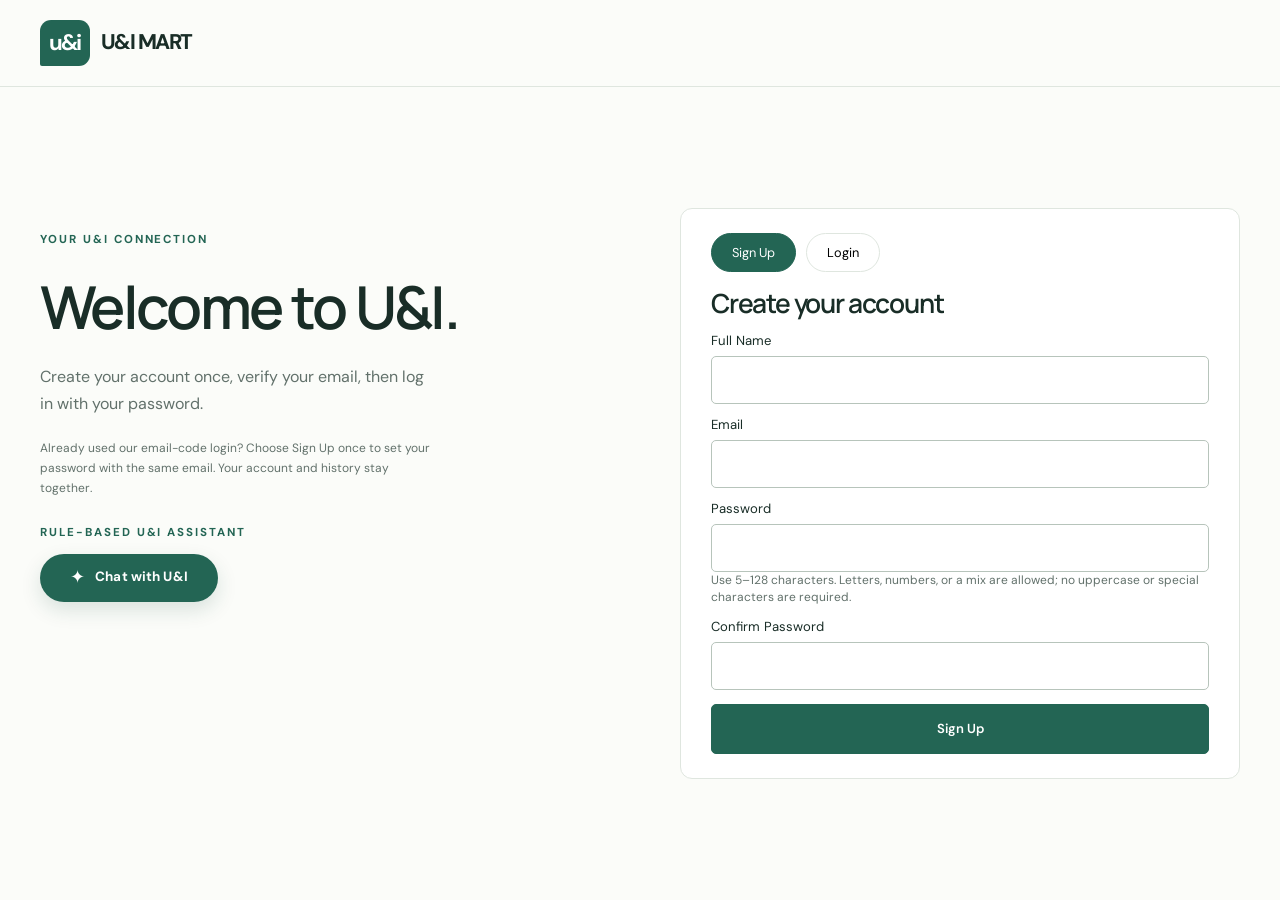
==== commit 2d3c04ae: "Improve login chatbot and public access" ====
--- a/pages/abu-dhabi.html
+++ b/pages/abu-dhabi.html
@@ -1,9 +1,8 @@
 <!doctype html>
 <html lang="en"><head><meta charset="utf-8"><meta name="viewport" content="width=device-width,initial-scale=1">
 <title>Abu Dhabi | Electronics &amp; Kitchen | U&amp;I Mart</title><meta name="description" content="Discover U&amp;I Mart: electronics in Abu Dhabi, furniture in Dubai, and hardware in Sharjah. Kitchen items across all three branches.">
-<meta name="theme-color" content="#236554"><link rel="stylesheet" href="../assets/css/main.css"><link rel="icon" type="image/svg+xml" href="../assets/images/favicon.svg"></head>
+<meta name="theme-color" content="#236554"><link rel="stylesheet" href="../assets/css/main.css?v=20260922-4"><link rel="icon" type="image/svg+xml" href="../assets/images/favicon.svg"></head>
 <body data-page="abu-dhabi" data-theme="abu-dhabi"><a class="skip-link" href="#main">Skip to content</a>
-<div class="topline">ONE COMPANY. THREE SPECIALIZED BRANCHES. UNITED ARAB EMIRATES.</div>
 <header class="site-header" id="site-header"></header><div id="preview-notice" hidden class="preview-notice">Preview website · Products and promotions shown by the assistant are sample data.</div>
 <main id="main"></main>
 <noscript><p>This website requires JavaScript for navigation, branch information and the assistant.</p></noscript>
--- a/assets/css/main.css
+++ b/assets/css/main.css
@@ -1,16 +1,18 @@
 @import url('https://fonts.googleapis.com/css2?family=DM+Sans:wght@400;500;600;700&family=Manrope:wght@400;500;600;700;800&display=swap');
 :root{--accent:#236554;--accent-dark:#174a3d;--tint:#eaf1ed;--ink:#192d27;--muted:#62716b;--paper:#fbfcf9;--line:#dfe6df;--font-body:'DM Sans',sans-serif;--font-display:'Manrope',sans-serif}
-*{box-sizing:border-box}html{scroll-behavior:smooth;scroll-padding-top:110px}body{margin:0;background:var(--paper);color:var(--ink);font-family:var(--font-body);line-height:1.65}body[data-theme="abu-dhabi"]{--accent:#235d89;--accent-dark:#173f61;--tint:#e8f0f8;--ink:#182e40}body[data-theme="dubai"]{--accent:#89553a;--accent-dark:#633b29;--tint:#f4ece4;--ink:#38291f}body[data-theme="sharjah"]{--accent:#996013;--accent-dark:#734709;--tint:#f4eee1;--ink:#343124}a{color:inherit;text-decoration:none}button,input,select{font:inherit}button,a,input,select{ -webkit-tap-highlight-color:transparent}button{cursor:pointer}button:disabled{cursor:wait;opacity:.6}a:focus-visible,button:focus-visible,input:focus-visible,select:focus-visible{outline:3px solid #bc713c;outline-offset:4px}img{display:block;width:100%;object-fit:cover}h1,h2,h3,h4,p{margin:0}h1,h2,h3,h4{font-family:var(--font-display);line-height:1.2;letter-spacing:-.045em}h1{font-size:clamp(2.6rem,4.8vw,4.65rem);font-weight:600}h2{font-size:clamp(2rem,3.2vw,2.85rem);font-weight:600}h3{font-size:1.5rem}p{color:var(--muted)}[hidden]{display:none!important}.container{width:min(1240px,calc(100% - 80px));margin:auto}.eyebrow{font-size:.72rem;text-transform:uppercase;letter-spacing:.17em;font-weight:700;color:var(--accent);margin-bottom:18px}.topline{background:var(--accent-dark);color:#f7fcf8;text-align:center;font-size:.7rem;letter-spacing:.08em;padding:8px 16px}.site-header{position:sticky;top:0;z-index:100;background:rgba(251,252,249,.97);border-bottom:1px solid var(--line)}.header-inner{height:86px;display:flex;align-items:center;justify-content:space-between;gap:25px}.logo{display:flex;align-items:center;gap:11px;flex-shrink:0}.logo-mark{background:var(--accent);color:white;border-radius:11px 11px 11px 2px;padding:5px 9px;font-size:1.4rem;font-weight:700;letter-spacing:-.08em}.logo-name{font-size:1.33rem;font-weight:800;letter-spacing:-.07em}.logo small{display:block;font-size:.53rem;letter-spacing:.19em;font-weight:500;line-height:1.3}.nav{display:flex;align-items:center;gap:25px;font-size:.79rem;font-weight:500}.nav a{padding:9px 0;white-space:nowrap}.nav a[aria-current=page]{color:var(--accent);box-shadow:0 2px var(--accent)}.mobile-toggle{display:none;border:1px solid var(--line);background:white;border-radius:6px;padding:8px 13px}.button{display:inline-flex;align-items:center;justify-content:center;gap:20px;border:1px solid var(--accent);border-radius:5px;background:var(--accent);color:white;padding:13px 22px;font-size:.82rem;font-weight:600;transition:background .2s,transform .2s}.button:hover{background:var(--accent-dark);transform:translateY(-2px)}.button.secondary{background:transparent;color:var(--accent)}.button.secondary:hover{background:var(--tint)}.button.light{background:white;color:var(--accent);border-color:white}.button-row{display:flex;gap:12px;flex-wrap:wrap;margin-top:28px}.hero{padding:55px 0 42px}.hero-grid{display:grid;grid-template-columns:1fr 1.03fr;gap:60px;align-items:center}.hero-copy{padding:20px 0}.hero h1 span{color:var(--accent)}.hero-copy>p:not(.eyebrow){font-size:.95rem;max-width:435px;margin-top:24px}.hero-note{display:flex;gap:10px;align-items:center;margin-top:32px;color:var(--muted);font-size:.73rem}.dot{display:inline-block;width:7px;height:7px;background:var(--accent);border-radius:50%}.hero-visual{position:relative;padding-bottom:28px}.hero-visual>img{height:480px;border-radius:100px 8px 8px 8px;background:#d8d3c7}.photo-caption{position:absolute;top:18px;right:18px;font-size:.61rem;padding:5px 9px;background:#ffffffd9;border-radius:20px}.visual-label{position:absolute;bottom:0;left:-27px;background:white;border:1px solid var(--line);box-shadow:0 8px 35px #182d2710;border-radius:7px;padding:18px 23px;display:flex;align-items:center;gap:18px}.visual-label strong{font-size:1.8rem;color:var(--accent);line-height:1}.visual-label span{font-size:.73rem;color:var(--muted)}.hero-index{position:absolute;bottom:48px;right:20px;display:flex;gap:7px}.hero-index button{border:1px solid white;color:white;background:#16332a99;border-radius:50%;height:34px;width:34px}.hero-index button[aria-pressed=true]{background:white;color:var(--accent)}.trust-strip{display:flex;align-items:center;justify-content:space-between;padding:25px 0;border-top:1px solid var(--line);border-bottom:1px solid var(--line);gap:20px;font-size:.74rem;color:var(--muted)}.trust-strip span{display:flex;align-items:center;gap:12px}.trust-strip b{font-size:1.1rem;color:var(--accent)}.section{padding:72px 0}.section-heading{display:flex;justify-content:space-between;align-items:flex-end;gap:25px;margin-bottom:32px}.section-heading p:not(.eyebrow){max-width:330px;font-size:.84rem}.text-link{font-size:.82rem;color:var(--accent);font-weight:600;white-space:nowrap}.branch-grid{display:grid;grid-template-columns:repeat(3,1fr);gap:23px}.branch-card{background:white;border:1px solid var(--line);border-radius:8px;overflow:hidden}.branch-photo{position:relative;overflow:hidden}.branch-photo img{height:230px;transition:transform .4s;background:var(--tint)}.branch-card:hover img{transform:scale(1.035)}.branch-chip{position:absolute;left:15px;top:15px;border-radius:4px;background:#fffc;padding:4px 10px;font-size:.66rem;font-weight:700;letter-spacing:.06em}.branch-body{padding:23px}.branch-body .category{font-size:.7rem;letter-spacing:.02em;color:var(--accent);margin:8px 0 14px}.branch-body p{font-size:.81rem;min-height:53px}.branch-bottom{border-top:1px solid var(--line);margin-top:22px;padding-top:17px;display:flex;justify-content:space-between;align-items:center;font-size:.77rem;font-weight:700}.branch-bottom span{font-size:1.15rem}.soft-section{background:var(--tint)}.feature-grid{display:grid;grid-template-columns:repeat(3,1fr);gap:45px}.feature-icon{font-size:1.6rem;color:var(--accent);margin-bottom:17px}.feature-grid h3{font-size:1.16rem;margin-bottom:10px}.feature-grid p{font-size:.84rem}.assistant-banner{background:var(--accent-dark);color:white;border-radius:9px;padding:40px;display:flex;justify-content:space-between;gap:35px;align-items:center}.assistant-banner h2{font-size:2rem}.assistant-banner p{color:#e2ede8;font-size:.85rem;margin-top:12px;max-width:600px}.assistant-banner .eyebrow{color:#c9ddcb}.deals-grid{display:grid;grid-template-columns:repeat(3,1fr);gap:22px}.deal-card{border:1px solid var(--line);border-radius:8px;background:white;overflow:hidden}.deal-card>img{height:180px}.deal-content{padding:25px}.deal-content .tag{display:inline-block;color:var(--accent);background:var(--tint);font-size:.68rem;padding:3px 8px;border-radius:4px;margin-bottom:17px}.deal-content h3{font-size:1.2rem;margin-bottom:12px}.deal-content p{font-size:.82rem}.deal-content .dates{font-size:.68rem;margin-top:20px;border-top:1px solid var(--line);padding-top:13px}.page-intro{padding:65px 0 40px}.page-intro h1{font-size:3.3rem}.page-intro p:not(.eyebrow){margin-top:18px;max-width:600px}.filters{display:flex;flex-wrap:wrap;gap:10px;margin-bottom:28px}.filter{border:1px solid var(--line);background:white;border-radius:30px;padding:8px 20px;font-size:.8rem}.filter[aria-pressed=true]{background:var(--accent);color:white;border-color:var(--accent)}.contact-grid{display:grid;grid-template-columns:repeat(3,1fr);gap:22px}.contact-card{padding:28px;border:1px solid var(--line);border-radius:8px;background:white}.contact-card h3{margin-bottom:24px}.contact-card dt{font-size:.68rem;letter-spacing:.07em;text-transform:uppercase;color:var(--accent);margin-top:19px}.contact-card dd{margin:5px 0;font-size:.84rem;color:var(--muted);overflow-wrap:anywhere}.contact-actions{display:flex;flex-wrap:wrap;gap:15px;margin-top:23px;font-size:.78rem;text-decoration:underline}.empty-state{padding:30px;background:var(--tint);border-radius:8px;color:var(--muted);grid-column:1/-1}.preview-notice{font-size:.72rem;background:#fff4dc;color:#6f4c0b;padding:9px 20px;text-align:center}.status{font-size:.84rem;margin:18px 0;white-space:pre-wrap}.status.error{color:#a12823}.login-layout{display:grid;grid-template-columns:1fr 1fr;gap:80px;align-items:start;padding:70px 0;min-height:600px}.login-story h1{font-size:3.7rem}.login-story p{margin:22px 0;max-width:400px}.login-card{background:white;border:1px solid var(--line);border-radius:12px;padding:38px}.login-card h2{font-size:1.65rem}.login-card>p{font-size:.84rem;margin:13px 0 25px}label{display:block;font-size:.82rem;margin:17px 0 6px}input,select{width:100%;border:1px solid #b7c4bb;border-radius:5px;background:white;padding:12px;color:var(--ink)}.login-card .button{width:100%;margin-top:20px}.small{font-size:.75rem}.site-footer{border-top:1px solid var(--line);padding:44px 0 25px;background:#f3f5ef}.footer-grid{display:grid;grid-template-columns:2fr 1fr 1fr;gap:50px}.footer-grid p{font-size:.78rem;max-width:300px;margin-top:18px}.footer-grid h3{font-size:.8rem;letter-spacing:0;margin-bottom:12px}.footer-grid a:not(.logo){display:block;font-size:.75rem;color:var(--muted);margin:7px 0}.footer-bottom{border-top:1px solid var(--line);margin-top:35px;padding-top:18px;display:flex;justify-content:space-between;font-size:.66rem;color:var(--muted)}.skip-link{position:fixed;top:-100px;left:20px;background:white;padding:12px;z-index:9999}.skip-link:focus{top:10px}.visually-hidden{position:absolute;width:1px;height:1px;overflow:hidden;clip:rect(0,0,0,0)}
+*{box-sizing:border-box}html{scroll-behavior:smooth;scroll-padding-top:110px}body{margin:0;background:var(--paper);color:var(--ink);font-family:var(--font-body);line-height:1.65}body[data-theme="abu-dhabi"]{--accent:#235d89;--accent-dark:#173f61;--tint:#e8f0f8;--ink:#182e40}body[data-theme="dubai"]{--accent:#89553a;--accent-dark:#633b29;--tint:#f4ece4;--ink:#38291f}body[data-theme="sharjah"]{--accent:#996013;--accent-dark:#734709;--tint:#f4eee1;--ink:#343124}a{color:inherit;text-decoration:none}button,input,select{font:inherit}button,a,input,select{ -webkit-tap-highlight-color:transparent}button{cursor:pointer}button:disabled{cursor:wait;opacity:.6}a:focus-visible,button:focus-visible,input:focus-visible,select:focus-visible{outline:3px solid #bc713c;outline-offset:4px}img{display:block;width:100%;object-fit:cover}h1,h2,h3,h4,p{margin:0}h1,h2,h3,h4{font-family:var(--font-display);line-height:1.2;letter-spacing:-.045em}h1{font-size:clamp(2.6rem,4.8vw,4.65rem);font-weight:600}h2{font-size:clamp(2rem,3.2vw,2.85rem);font-weight:600}h3{font-size:1.5rem}p{color:var(--muted)}[hidden]{display:none!important}.container{width:min(1240px,calc(100% - 80px));margin:auto}.eyebrow{font-size:.72rem;text-transform:uppercase;letter-spacing:.17em;font-weight:700;color:var(--accent);margin-bottom:18px}.site-header{position:sticky;top:0;z-index:100;background:rgba(251,252,249,.97);border-bottom:1px solid var(--line)}.header-inner{height:86px;display:flex;align-items:center;justify-content:space-between;gap:25px}.logo{display:flex;align-items:center;gap:11px;flex-shrink:0}.logo-mark{background:var(--accent);color:white;border-radius:11px 11px 11px 2px;padding:5px 9px;font-size:1.4rem;font-weight:700;letter-spacing:-.08em}.logo-name{font-size:1.33rem;font-weight:800;letter-spacing:-.07em}.logo small{display:block;font-size:.53rem;letter-spacing:.19em;font-weight:500;line-height:1.3}.nav{display:flex;align-items:center;gap:25px;font-size:.79rem;font-weight:500}.nav a{padding:9px 0;white-space:nowrap}.nav a[aria-current=page]{color:var(--accent);box-shadow:0 2px var(--accent)}.mobile-toggle{display:none;border:1px solid var(--line);background:white;border-radius:6px;padding:8px 13px}.button{display:inline-flex;align-items:center;justify-content:center;gap:20px;border:1px solid var(--accent);border-radius:5px;background:var(--accent);color:white;padding:13px 22px;font-size:.82rem;font-weight:600;transition:background .2s,transform .2s}.button:hover{background:var(--accent-dark);transform:translateY(-2px)}.button.secondary{background:transparent;color:var(--accent)}.button.secondary:hover{background:var(--tint)}.button.light{background:white;color:var(--accent);border-color:white}.button-row{display:flex;gap:12px;flex-wrap:wrap;margin-top:28px}.hero{padding:55px 0 42px}.hero-grid{display:grid;grid-template-columns:1fr 1.03fr;gap:60px;align-items:center}.hero-copy{padding:20px 0}.hero h1 span{color:var(--accent)}.hero-copy>p:not(.eyebrow){font-size:.95rem;max-width:435px;margin-top:24px}.hero-note{display:flex;gap:10px;align-items:center;margin-top:32px;color:var(--muted);font-size:.73rem}.dot{display:inline-block;width:7px;height:7px;background:var(--accent);border-radius:50%}.hero-visual{position:relative;padding-bottom:28px}.hero-visual>img{height:480px;border-radius:100px 8px 8px 8px;background:#d8d3c7}.photo-caption{position:absolute;top:18px;right:18px;font-size:.61rem;padding:5px 9px;background:#ffffffd9;border-radius:20px}.visual-label{position:absolute;bottom:0;left:-27px;background:white;border:1px solid var(--line);box-shadow:0 8px 35px #182d2710;border-radius:7px;padding:18px 23px;display:flex;align-items:center;gap:18px}.visual-label strong{font-size:1.8rem;color:var(--accent);line-height:1}.visual-label span{font-size:.73rem;color:var(--muted)}.hero-index{position:absolute;bottom:48px;right:20px;display:flex;gap:7px}.hero-index button{border:1px solid white;color:white;background:#16332a99;border-radius:50%;height:34px;width:34px}.hero-index button[aria-pressed=true]{background:white;color:var(--accent)}.trust-strip{display:flex;align-items:center;justify-content:space-between;padding:25px 0;border-top:1px solid var(--line);border-bottom:1px solid var(--line);gap:20px;font-size:.74rem;color:var(--muted)}.trust-strip span{display:flex;align-items:center;gap:12px}.trust-strip b{font-size:1.1rem;color:var(--accent)}.section{padding:72px 0}.section-heading{display:flex;justify-content:space-between;align-items:flex-end;gap:25px;margin-bottom:32px}.section-heading p:not(.eyebrow){max-width:330px;font-size:.84rem}.text-link{font-size:.82rem;color:var(--accent);font-weight:600;white-space:nowrap}.branch-grid{display:grid;grid-template-columns:repeat(3,1fr);gap:23px}.branch-card{background:white;border:1px solid var(--line);border-radius:8px;overflow:hidden}.branch-photo{position:relative;overflow:hidden}.branch-photo img{height:230px;transition:transform .4s;background:var(--tint)}.branch-card:hover img{transform:scale(1.035)}.branch-chip{position:absolute;left:15px;top:15px;border-radius:4px;background:#fffc;padding:4px 10px;font-size:.66rem;font-weight:700;letter-spacing:.06em}.branch-body{padding:23px}.branch-body .category{font-size:.7rem;letter-spacing:.02em;color:var(--accent);margin:8px 0 14px}.branch-body p{font-size:.81rem;min-height:53px}.branch-bottom{border-top:1px solid var(--line);margin-top:22px;padding-top:17px;display:flex;justify-content:space-between;align-items:center;font-size:.77rem;font-weight:700}.branch-bottom span{font-size:1.15rem}.soft-section{background:var(--tint)}.feature-grid{display:grid;grid-template-columns:repeat(3,1fr);gap:45px}.feature-icon{font-size:1.6rem;color:var(--accent);margin-bottom:17px}.feature-grid h3{font-size:1.16rem;margin-bottom:10px}.feature-grid p{font-size:.84rem}.assistant-banner{background:var(--accent-dark);color:white;border-radius:9px;padding:40px;display:flex;justify-content:space-between;gap:35px;align-items:center}.assistant-banner h2{font-size:2rem}.assistant-banner p{color:#e2ede8;font-size:.85rem;margin-top:12px;max-width:600px}.assistant-banner .eyebrow{color:#c9ddcb}.deals-grid{display:grid;grid-template-columns:repeat(3,1fr);gap:22px}.deal-card{border:1px solid var(--line);border-radius:8px;background:white;overflow:hidden}.deal-card>img{height:180px}.deal-content{padding:25px}.deal-content .tag{display:inline-block;color:var(--accent);background:var(--tint);font-size:.68rem;padding:3px 8px;border-radius:4px;margin-bottom:17px}.deal-content h3{font-size:1.2rem;margin-bottom:12px}.deal-content p{font-size:.82rem}.deal-content .dates{font-size:.68rem;margin-top:20px;border-top:1px solid var(--line);padding-top:13px}.page-intro{padding:65px 0 40px}.page-intro h1{font-size:3.3rem}.page-intro p:not(.eyebrow){margin-top:18px;max-width:600px}.filters{display:flex;flex-wrap:wrap;gap:10px;margin-bottom:28px}.filter{border:1px solid var(--line);background:white;border-radius:30px;padding:8px 20px;font-size:.8rem}.filter[aria-pressed=true]{background:var(--accent);color:white;border-color:var(--accent)}.contact-grid{display:grid;grid-template-columns:repeat(3,1fr);gap:22px}.contact-card{padding:28px;border:1px solid var(--line);border-radius:8px;background:white}.contact-card h3{margin-bottom:24px}.contact-card dt{font-size:.68rem;letter-spacing:.07em;text-transform:uppercase;color:var(--accent);margin-top:19px}.contact-card dd{margin:5px 0;font-size:.84rem;color:var(--muted);overflow-wrap:anywhere}.contact-actions{display:flex;flex-wrap:wrap;gap:15px;margin-top:23px;font-size:.78rem;text-decoration:underline}.empty-state{padding:30px;background:var(--tint);border-radius:8px;color:var(--muted);grid-column:1/-1}.preview-notice{font-size:.72rem;background:#fff4dc;color:#6f4c0b;padding:9px 20px;text-align:center}.status{font-size:.84rem;margin:18px 0;white-space:pre-wrap}.status.error{color:#a12823}.login-layout{display:grid;grid-template-columns:1fr 1fr;gap:80px;align-items:start;padding:70px 0;min-height:600px}.login-story h1{font-size:3.7rem}.login-story p{margin:22px 0;max-width:400px}.login-card{background:white;border:1px solid var(--line);border-radius:12px;padding:38px}.login-card h2{font-size:1.65rem}.login-card>p{font-size:.84rem;margin:13px 0 25px}label{display:block;font-size:.82rem;margin:17px 0 6px}input,select{width:100%;border:1px solid #b7c4bb;border-radius:5px;background:white;padding:12px;color:var(--ink)}.login-card .button{width:100%;margin-top:20px}.small{font-size:.75rem}.site-footer{border-top:1px solid var(--line);padding:44px 0 25px;background:#f3f5ef}.footer-grid{display:grid;grid-template-columns:2fr 1fr 1fr;gap:50px}.footer-grid p{font-size:.78rem;max-width:300px;margin-top:18px}.footer-grid h3{font-size:.8rem;letter-spacing:0;margin-bottom:12px}.footer-grid a:not(.logo){display:block;font-size:.75rem;color:var(--muted);margin:7px 0}.footer-bottom{border-top:1px solid var(--line);margin-top:35px;padding-top:18px;display:flex;justify-content:space-between;font-size:.66rem;color:var(--muted)}.skip-link{position:fixed;top:-100px;left:20px;background:white;padding:12px;z-index:9999}.skip-link:focus{top:10px}.visually-hidden{position:absolute;width:1px;height:1px;overflow:hidden;clip:rect(0,0,0,0)}
 @media(min-width:1500px){.hero{padding-top:75px}.hero-visual>img{height:520px}}
 @media(max-width:1050px){.container{width:calc(100% - 48px)}.nav{gap:15px}.hero-grid{gap:30px}.hero-visual>img{height:420px}.visual-label{left:-10px}.branch-photo img{height:190px}.login-layout{gap:40px}}
 @media(max-width:800px){.header-inner{height:73px}.mobile-toggle{display:block}.nav{display:none;position:absolute;top:73px;left:0;right:0;background:var(--paper);padding:20px 24px;border-bottom:1px solid var(--line);flex-direction:column;align-items:stretch;gap:5px}.nav.is-open{display:flex}.nav a{padding:10px}.hero-grid{grid-template-columns:1fr 1fr;gap:22px}.hero h1{font-size:2.6rem}.hero-visual>img{height:380px}.hero-copy>p:not(.eyebrow){font-size:.86rem}.hero-note{font-size:.67rem}.branch-grid,.deals-grid,.contact-grid{grid-template-columns:1fr}.branch-card{display:grid;grid-template-columns:1fr 1.2fr}.branch-photo img{height:100%;min-height:250px}.feature-grid{gap:25px}.section{padding:50px 0}.section-heading{align-items:start}.trust-strip{display:grid;grid-template-columns:1fr 1fr}.login-layout{grid-template-columns:1fr;gap:30px}.login-story h1{font-size:2.7rem}.login-story p{max-width:100%}.assistant-banner{padding:30px}.footer-grid{gap:25px}}
-@media(max-width:580px){.container{width:calc(100% - 36px)}.topline{font-size:.58rem}.hero{padding:25px 0 30px}.hero-grid{grid-template-columns:1fr;gap:30px}.hero h1{font-size:3rem;max-width:400px}.hero-copy{padding:8px 0}.hero-visual>img{height:320px;border-top-left-radius:65px}.hero-note{margin-top:22px}.visual-label{left:12px;padding:13px 19px}.section-heading{flex-direction:column;gap:15px}.section-heading p:not(.eyebrow){max-width:100%}.branch-card{display:block}.branch-photo img{height:230px;min-height:0}.branch-body p{min-height:0}.feature-grid{grid-template-columns:1fr;gap:30px}.assistant-banner{flex-direction:column;align-items:start}.assistant-banner h2{font-size:1.7rem}.trust-strip{gap:14px;font-size:.67rem}.trust-strip span{gap:7px}.footer-grid{grid-template-columns:1fr 1fr}.footer-brand{grid-column:1/-1}.footer-bottom{flex-direction:column;gap:8px;padding-bottom:50px}.page-intro h1{font-size:2.7rem}.page-intro{padding:40px 0 25px}.login-card{padding:25px}.login-layout{padding:40px 0}.button{padding:12px 17px}.contact-card{padding:24px}}
+@media(max-width:580px){.container{width:calc(100% - 36px)}.hero{padding:25px 0 30px}.hero-grid{grid-template-columns:1fr;gap:30px}.hero h1{font-size:3rem;max-width:400px}.hero-copy{padding:8px 0}.hero-visual>img{height:320px;border-top-left-radius:65px}.hero-note{margin-top:22px}.visual-label{left:12px;padding:13px 19px}.section-heading{flex-direction:column;gap:15px}.section-heading p:not(.eyebrow){max-width:100%}.branch-card{display:block}.branch-photo img{height:230px;min-height:0}.branch-body p{min-height:0}.feature-grid{grid-template-columns:1fr;gap:30px}.assistant-banner{flex-direction:column;align-items:start}.assistant-banner h2{font-size:1.7rem}.trust-strip{gap:14px;font-size:.67rem}.trust-strip span{gap:7px}.footer-grid{grid-template-columns:1fr 1fr}.footer-brand{grid-column:1/-1}.footer-bottom{flex-direction:column;gap:8px;padding-bottom:50px}.page-intro h1{font-size:2.7rem}.page-intro{padding:40px 0 25px}.login-card{padding:25px}.login-layout{padding:40px 0}.button{padding:12px 17px}.contact-card{padding:24px}}
 @media(prefers-reduced-motion:reduce){html{scroll-behavior:auto}*,*::before,*::after{animation:none!important;transition:none!important}}
 .account-menu{position:relative;max-width:240px}.account-menu summary{cursor:pointer;overflow-wrap:anywhere;padding:10px;list-style:none}.account-panel{position:absolute;right:0;top:100%;z-index:100;background:var(--paper);border:1px solid var(--line);border-radius:8px;padding:18px;min-width:240px;max-width:calc(100vw - 48px);display:grid;gap:10px;overflow-wrap:anywhere;box-shadow:0 8px 24px #0002}.account-panel span{font-size:.8rem}.account-panel .button{width:100%}.contact-form-card{max-width:720px}textarea{width:100%;font:inherit;padding:12px;border:1px solid var(--line);border-radius:6px;resize:vertical}#contact-identity{overflow-wrap:anywhere}#auth-status.error{color:#9b2525}
 @media(max-width:800px){.account-menu{max-width:100%}.account-panel{position:static;min-width:0;width:100%}}
 
 @media(max-width:800px){.nav.is-open{max-height:calc(100dvh - 110px);overflow-y:auto}}
-.login-layout{grid-template-columns:minmax(0,1fr) minmax(340px,1fr);grid-template-areas:"story card";gap:80px}.login-story{grid-area:story}.login-card{grid-area:card}.login-assistant{min-width:0;margin-top:32px}.login-assistant>.eyebrow{margin-bottom:12px}
-@media(max-width:1050px){.login-layout{gap:30px 40px}}
-@media(max-width:800px){.login-layout{grid-template-columns:1fr;grid-template-areas:"story" "card";gap:30px}}
+.login-layout{grid-template-columns:minmax(0,1fr) minmax(340px,1fr);gap:80px;align-content:start}.login-left{min-width:0}.login-story{min-width:0}.login-card{align-self:start}.login-assistant{min-width:0;margin-top:24px}.login-assistant>.eyebrow{margin-bottom:12px}
+@media(max-width:1050px){.login-layout{column-gap:40px}}
+@media(max-width:800px){.login-layout{display:flex;flex-direction:column;gap:30px}.login-left{display:contents}.login-story,.login-card,.login-assistant{width:100%}.login-story{order:1}.login-card{order:2}.login-assistant{order:3;margin-top:0}}
 .inline-loader{display:block;width:22px;height:22px;margin:22px 0;border:2px solid var(--line);border-top-color:var(--accent);border-radius:50%;animation:inline-loader .7s linear infinite}@keyframes inline-loader{to{transform:rotate(360deg)}}
+@media(min-width:801px){body[data-page="login"] .login-layout{padding:24px 0;min-height:0}body[data-page="login"] .login-card{padding:24px 30px}body[data-page="login"] .login-card .filters{margin-bottom:16px}body[data-page="login"] .login-card label{margin:10px 0 4px}body[data-page="login"] .login-card input{padding:10px 12px}body[data-page="login"] .login-card .button{margin-top:14px}body[data-page="login"] .login-card #auth-status:empty{display:none}body[data-page="login"] .login-card .small{line-height:1.4}}
+@media(min-width:801px){body[data-page="login"] #main{min-height:calc(100dvh - 87px);display:flex;align-items:center}}
